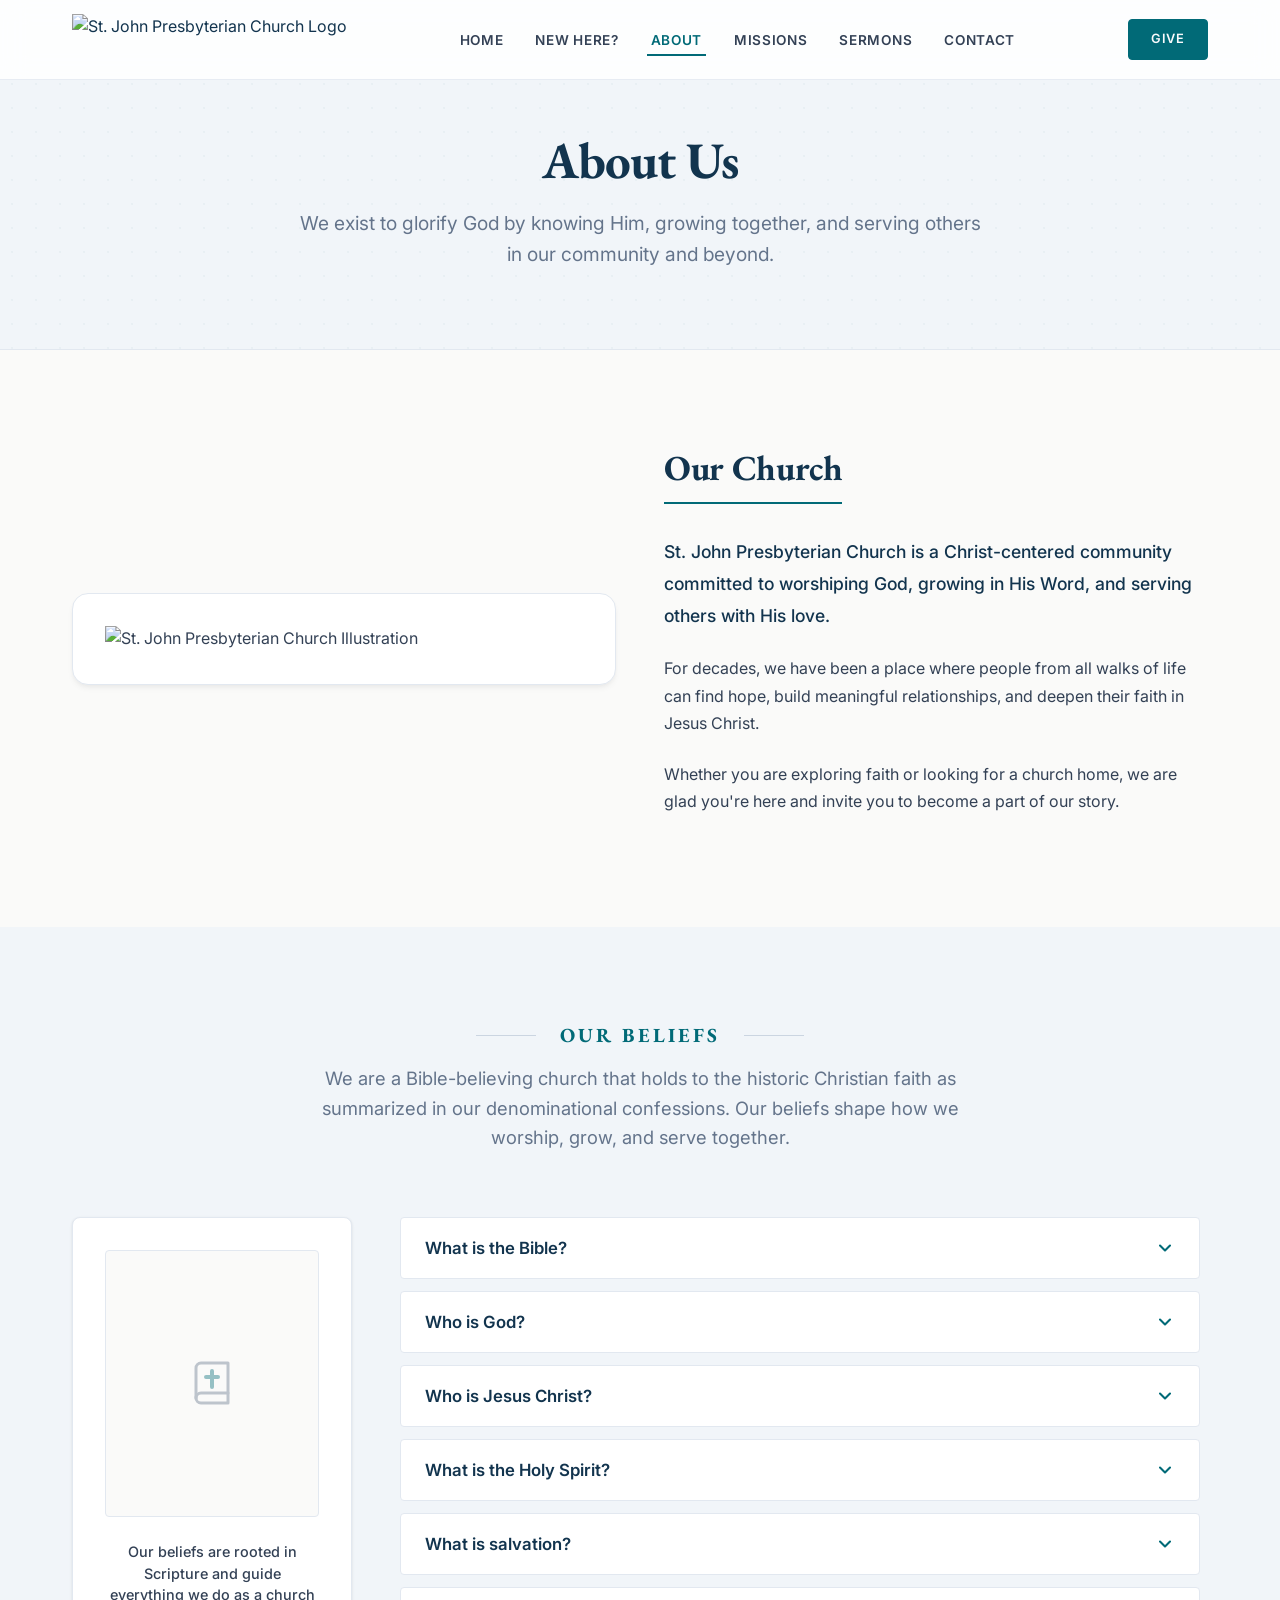
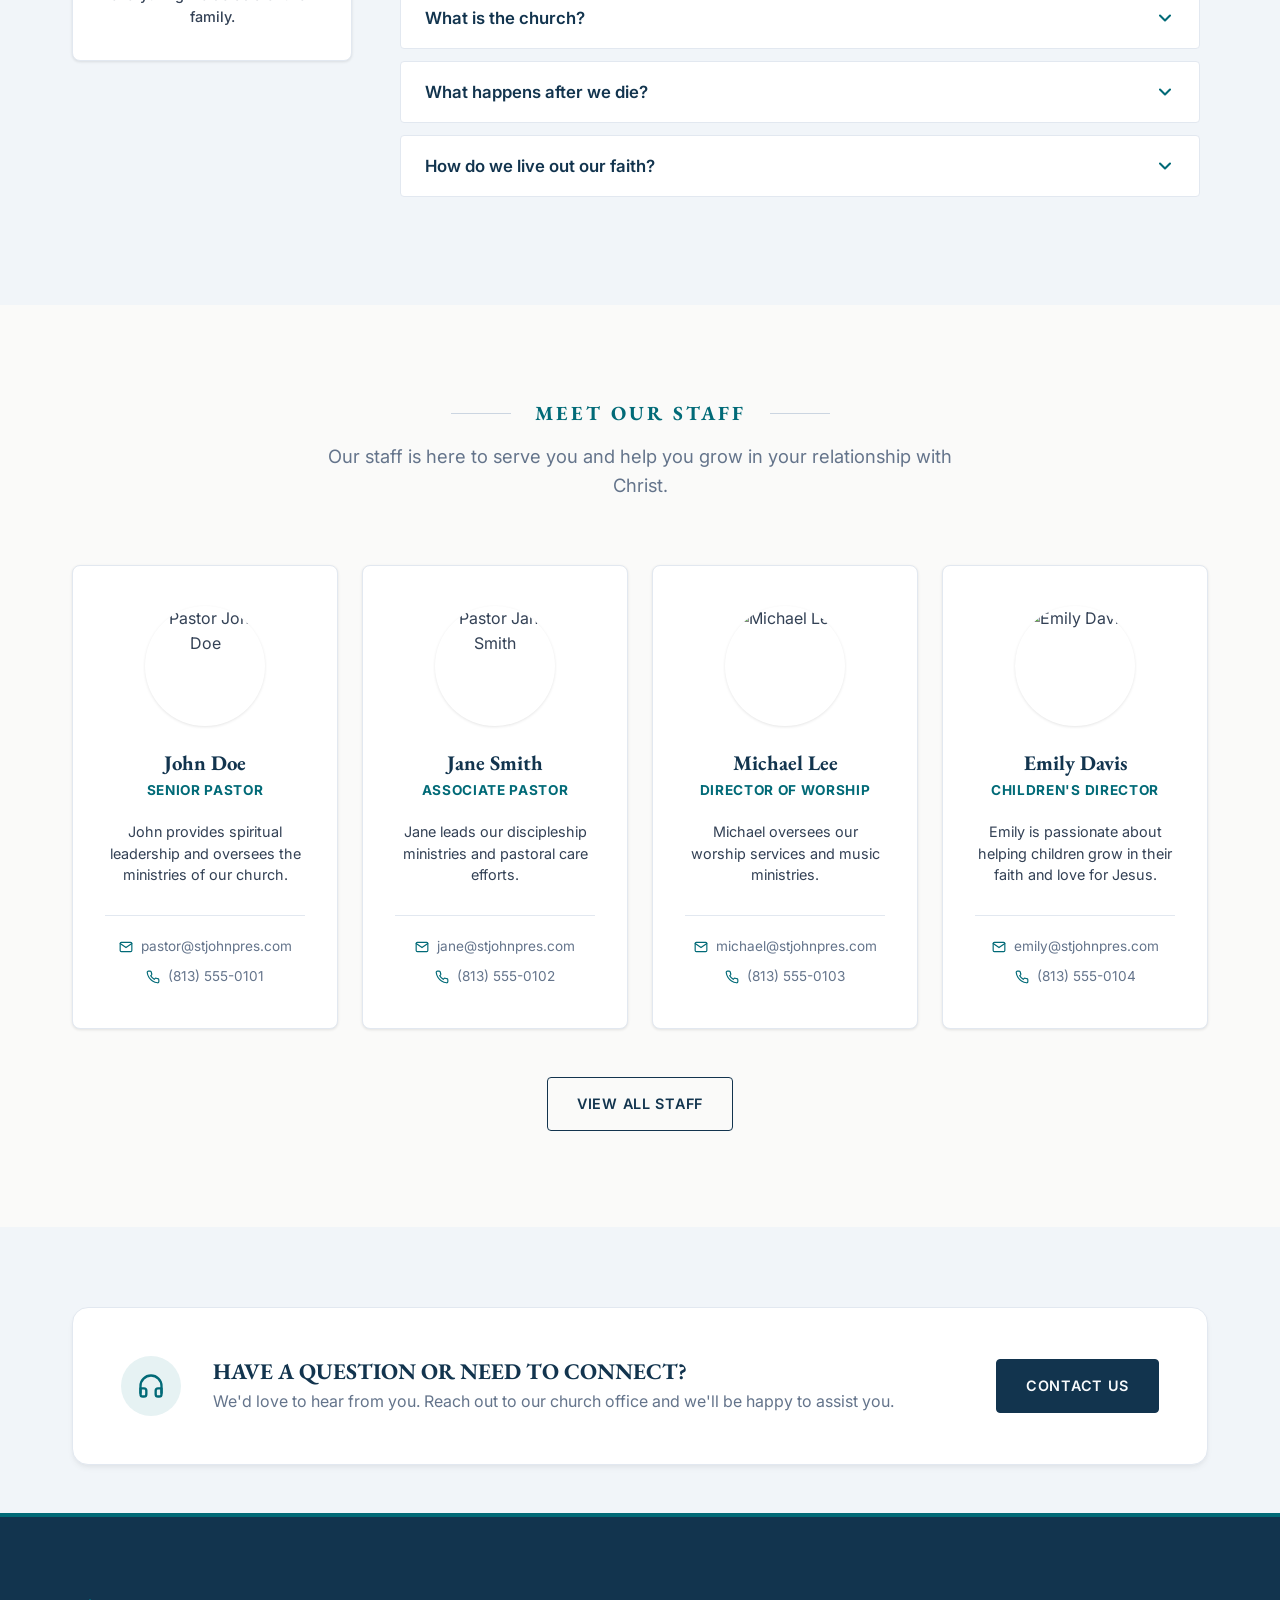
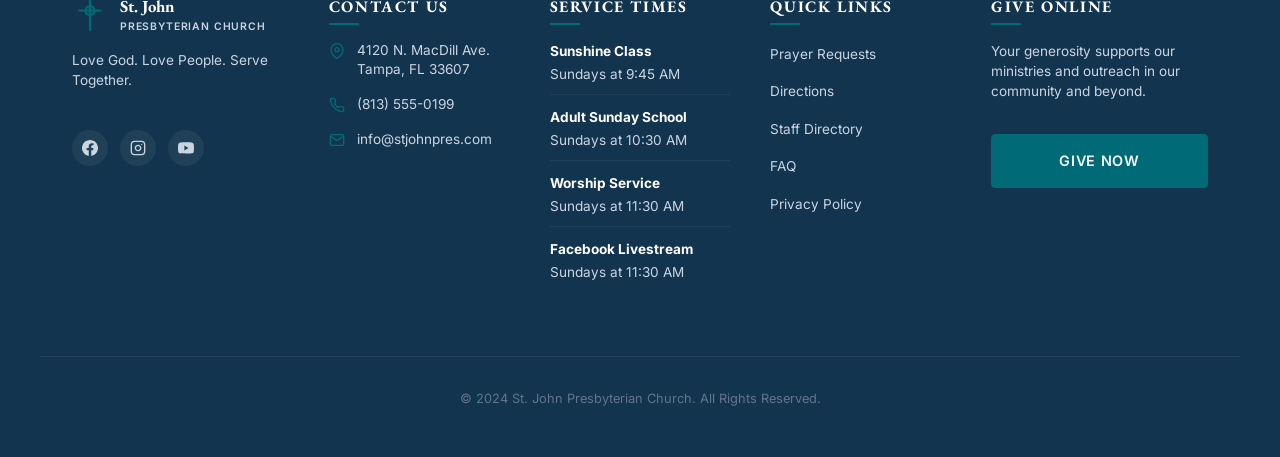
==== about.html @ 729cf743 "Add files via upload" ====
<!DOCTYPE html>
<html lang="en">
<head>
  <meta charset="UTF-8">
  <meta name="viewport" content="width=device-width, initial-scale=1.0">
  <title>About Us - St. John Presbyterian Church</title>
  <meta name="description" content="Learn about the history, beliefs, doctrinal confessions, and meet the staff of St. John Presbyterian Church in Tampa, FL.">
  <link rel="stylesheet" href="style.css">
</head>
<body>

  <!-- --- HEADER & NAVIGATION --- -->
  <header class="header" id="main-header">
    <div class="container header-container">
      <a href="index.html" class="logo" id="header-logo-link">
        <img src="images/logo.png" alt="St. John Presbyterian Church Logo" class="header-logo-img" id="header-logo-img">
      </a>

      <!-- Desktop Navigation Menu -->
      <nav class="nav-menu-wrapper">
        <ul class="nav-menu" id="desktop-nav">
          <li><a href="index.html" class="nav-link">Home</a></li>
          <li><a href="new-here.html" class="nav-link">New Here?</a></li>
          <li><a href="about.html" class="nav-link active">About</a></li>
          <li><a href="missions.html" class="nav-link">Missions</a></li>
          <li><a href="sermons.html" class="nav-link">Sermons</a></li>
          <li><a href="contact.html" class="nav-link">Contact</a></li>
        </ul>
      </nav>

      <div class="header-cta">
        <a href="index.html#give-section" class="btn btn-accent btn-give" id="header-give-btn">Give</a>
        <button class="hamburger" id="menu-toggle" aria-label="Toggle Navigation Menu">
          <span></span>
          <span></span>
          <span></span>
        </button>
      </div>
    </div>
  </header>

  <!-- Mobile Drawer Menu Overlay -->
  <div class="mobile-drawer-overlay" id="menu-overlay"></div>
  
  <!-- Mobile Drawer Menu -->
  <div class="mobile-drawer" id="mobile-menu-drawer">
    <ul class="mobile-nav-list">
      <li><a href="index.html" class="mobile-nav-link">Home</a></li>
      <li><a href="new-here.html" class="mobile-nav-link">New Here?</a></li>
      <li><a href="about.html" class="mobile-nav-link active">About</a></li>
      <li><a href="missions.html" class="mobile-nav-link">Missions</a></li>
      <li><a href="sermons.html" class="mobile-nav-link">Sermons</a></li>
      <li><a href="contact.html" class="mobile-nav-link">Contact</a></li>
    </ul>
    <div style="margin-top: 2rem;">
      <a href="index.html#give-section" class="btn btn-accent" style="width: 100%;" id="mobile-give-btn">Give Now</a>
    </div>
  </div>

  <!-- --- HERO SECTION --- -->
  <section class="hero-subpage fade-in-element visible">
    <div class="container">
      <h1 class="hero-subpage-title">About Us</h1>
      <p class="hero-subpage-subtitle">
        We exist to glorify God by knowing Him, growing together, and serving others in our community and beyond.
      </p>
    </div>
  </section>

  <!-- --- OUR CHURCH SECTION --- -->
  <section class="section fade-in-element">
    <div class="container grid-2">
      <!-- Left side: Image layout -->
      <div style="border: 1px solid var(--color-border); border-radius: var(--radius-lg); overflow: hidden; box-shadow: var(--shadow-md); background-color: #ffffff; padding: 2rem;">
        <img src="images/church_illustration.svg" alt="St. John Presbyterian Church Illustration" style="width: 100%; height: auto; display: block;" />
      </div>
      
      <!-- Right side: Church Text -->
      <div>
        <h2 style="font-size: 2.2rem; margin-bottom: 2rem; border-bottom: 2px solid var(--color-accent); padding-bottom: 0.75rem; display: inline-block;">Our Church</h2>
        <p style="font-size: 1.1rem; line-height: 1.8; margin-bottom: 1.5rem; color: var(--color-primary-dark); font-weight: 500;">
          St. John Presbyterian Church is a Christ-centered community committed to worshiping God, growing in His Word, and serving others with His love.
        </p>
        <p style="font-size: 1rem; line-height: 1.7; margin-bottom: 1.5rem; color: var(--color-text-main);">
          For decades, we have been a place where people from all walks of life can find hope, build meaningful relationships, and deepen their faith in Jesus Christ.
        </p>
        <p style="font-size: 1rem; line-height: 1.7; color: var(--color-text-main);">
          Whether you are exploring faith or looking for a church home, we are glad you're here and invite you to become a part of our story.
        </p>
      </div>
    </div>
  </section>

  <!-- --- OUR BELIEFS SECTION --- -->
  <section class="section section-bg fade-in-element">
    <div class="container">
      <div class="section-title-wrap">
        <div class="section-title-decor">
          <h2>Our Beliefs</h2>
        </div>
        <p class="section-subtitle">
          We are a Bible-believing church that holds to the historic Christian faith as summarized in our denominational confessions. Our beliefs shape how we worship, grow, and serve together.
        </p>
      </div>

      <!-- Left card + Right accordions -->
      <div class="beliefs-layout">
        
        <!-- Left: rooted text -->
        <div class="beliefs-image-card">
          <div class="beliefs-image-placeholder">
            <svg xmlns="http://www.w3.org/2000/svg" viewBox="0 0 24 24" fill="none" stroke="currentColor" stroke-width="1.5" stroke-linecap="round" stroke-linejoin="round">
              <path d="M4 19.5A2.5 2.5 0 0 1 6.5 17H20"></path>
              <path d="M6.5 2H20v20H6.5A2.5 2.5 0 0 1 4 19.5v-15A2.5 2.5 0 0 1 6.5 2z"></path>
              <path d="M 12 6 L 12 14 M 9 9 L 15 9" stroke="var(--color-accent)" stroke-width="2" />
            </svg>
          </div>
          <div class="beliefs-image-text">
            Our beliefs are rooted in Scripture and guide everything we do as a church family.
          </div>
        </div>

        <!-- Right: Accordion of core beliefs -->
        <div class="accordion-group" style="margin: 0; width: 100%;">
          
          <!-- Item 1 -->
          <div class="accordion-item">
            <button class="accordion-header">
              <span>What is the Bible?</span>
              <span class="accordion-icon">
                <svg xmlns="http://www.w3.org/2000/svg" viewBox="0 0 24 24" fill="none" stroke="currentColor" stroke-width="2" stroke-linecap="round" stroke-linejoin="round">
                  <polyline points="6 9 12 15 18 9"></polyline>
                </svg>
              </span>
            </button>
            <div class="accordion-content">
              We believe the Bible is the written Word of God, inspired by the Holy Spirit, and is the infallible and trustworthy authority for faith and life.
            </div>
          </div>

          <!-- Item 2 -->
          <div class="accordion-item">
            <button class="accordion-header">
              <span>Who is God?</span>
              <span class="accordion-icon">
                <svg xmlns="http://www.w3.org/2000/svg" viewBox="0 0 24 24" fill="none" stroke="currentColor" stroke-width="2" stroke-linecap="round" stroke-linejoin="round">
                  <polyline points="6 9 12 15 18 9"></polyline>
                </svg>
              </span>
            </button>
            <div class="accordion-content">
              We believe in one God, eternally existing in three persons: Father, Son, and Holy Spirit, who are co-equal in power and glory.
            </div>
          </div>

          <!-- Item 3 -->
          <div class="accordion-item">
            <button class="accordion-header">
              <span>Who is Jesus Christ?</span>
              <span class="accordion-icon">
                <svg xmlns="http://www.w3.org/2000/svg" viewBox="0 0 24 24" fill="none" stroke="currentColor" stroke-width="2" stroke-linecap="round" stroke-linejoin="round">
                  <polyline points="6 9 12 15 18 9"></polyline>
                </svg>
              </span>
            </button>
            <div class="accordion-content">
              We believe that Jesus Christ is the eternal Son of God, who became man, lived a sinless life, died on the cross to save us from sin, rose bodily from the dead, and will return in glory.
            </div>
          </div>

          <!-- Item 4 -->
          <div class="accordion-item">
            <button class="accordion-header">
              <span>What is the Holy Spirit?</span>
              <span class="accordion-icon">
                <svg xmlns="http://www.w3.org/2000/svg" viewBox="0 0 24 24" fill="none" stroke="currentColor" stroke-width="2" stroke-linecap="round" stroke-linejoin="round">
                  <polyline points="6 9 12 15 18 9"></polyline>
                </svg>
              </span>
            </button>
            <div class="accordion-content">
              We believe the Holy Spirit is present in the world to make people aware of their need for Jesus Christ, to live within every believer from the moment of salvation, and to guide, equip, and empower them for service.
            </div>
          </div>

          <!-- Item 5 -->
          <div class="accordion-item">
            <button class="accordion-header">
              <span>What is salvation?</span>
              <span class="accordion-icon">
                <svg xmlns="http://www.w3.org/2000/svg" viewBox="0 0 24 24" fill="none" stroke="currentColor" stroke-width="2" stroke-linecap="round" stroke-linejoin="round">
                  <polyline points="6 9 12 15 18 9"></polyline>
                </svg>
              </span>
            </button>
            <div class="accordion-content">
              We believe salvation is a free gift from God, received through faith alone in Jesus Christ, whose death and resurrection purchased our forgiveness and reconciliation with God.
            </div>
          </div>

          <!-- Item 6 -->
          <div class="accordion-item">
            <button class="accordion-header">
              <span>What is the church?</span>
              <span class="accordion-icon">
                <svg xmlns="http://www.w3.org/2000/svg" viewBox="0 0 24 24" fill="none" stroke="currentColor" stroke-width="2" stroke-linecap="round" stroke-linejoin="round">
                  <polyline points="6 9 12 15 18 9"></polyline>
                </svg>
              </span>
            </button>
            <div class="accordion-content">
              We believe the church is the spiritual body of Christ, made up of all believers throughout history, called to worship God, grow in faith, and carry out Christ's mission in the world.
            </div>
          </div>

          <!-- Item 7 -->
          <div class="accordion-item">
            <button class="accordion-header">
              <span>What happens after we die?</span>
              <span class="accordion-icon">
                <svg xmlns="http://www.w3.org/2000/svg" viewBox="0 0 24 24" fill="none" stroke="currentColor" stroke-width="2" stroke-linecap="round" stroke-linejoin="round">
                  <polyline points="6 9 12 15 18 9"></polyline>
                </svg>
              </span>
            </button>
            <div class="accordion-content">
              We believe in the bodily resurrection of the dead, the eternal life and joy of believers in the presence of God, and the renewal of all creation.
            </div>
          </div>

          <!-- Item 8 -->
          <div class="accordion-item">
            <button class="accordion-header">
              <span>How do we live out our faith?</span>
              <span class="accordion-icon">
                <svg xmlns="http://www.w3.org/2000/svg" viewBox="0 0 24 24" fill="none" stroke="currentColor" stroke-width="2" stroke-linecap="round" stroke-linejoin="round">
                  <polyline points="6 9 12 15 18 9"></polyline>
                </svg>
              </span>
            </button>
            <div class="accordion-content">
              We live out our faith by loving God with all our heart, soul, mind, and strength, and by loving our neighbors as ourselves through service, compassion, and justice.
            </div>
          </div>

        </div>

      </div>
    </div>
  </section>

  <!-- --- MEET OUR STAFF SECTION --- -->
  <section class="section fade-in-element" id="staff">
    <div class="container">
      <div class="section-title-wrap">
        <div class="section-title-decor">
          <h2>Meet Our Staff</h2>
        </div>
        <p class="section-subtitle">
          Our staff is here to serve you and help you grow in your relationship with Christ.
        </p>
      </div>

      <div class="grid-4">
        
        <!-- Staff 1 -->
        <div class="staff-card">
          <div class="staff-photo-wrap">
            <img src="images/staff_john.svg" alt="Pastor John Doe" />
          </div>
          <h3 class="staff-name">John Doe</h3>
          <div class="staff-role">Senior Pastor</div>
          <p class="staff-bio">
            John provides spiritual leadership and oversees the ministries of our church.
          </p>
          <div class="staff-contact">
            <a href="mailto:pastor@stjohnpres.com" class="staff-contact-link">
              <svg xmlns="http://www.w3.org/2000/svg" viewBox="0 0 24 24" fill="none" stroke="currentColor" stroke-width="2" stroke-linecap="round" stroke-linejoin="round">
                <path d="M4 4h16c1.1 0 2 .9 2 2v12c0 1.1-.9 2-2 2H4c-1.1 0-2-.9-2-2V6c0-1.1.9-2 2-2z"></path>
                <polyline points="22,6 12,13 2,6"></polyline>
              </svg>
              pastor@stjohnpres.com
            </a>
            <a href="tel:8135550101" class="staff-contact-link">
              <svg xmlns="http://www.w3.org/2000/svg" viewBox="0 0 24 24" fill="none" stroke="currentColor" stroke-width="2" stroke-linecap="round" stroke-linejoin="round">
                <path d="M22 16.92v3a2 2 0 0 1-2.18 2 19.79 19.79 0 0 1-8.63-3.07 19.5 19.5 0 0 1-6-6 19.79 19.79 0 0 1-3.07-8.67A2 2 0 0 1 4.11 2h3a2 2 0 0 1 2 1.72 12.84 12.84 0 0 0 .7 2.81 2 2 0 0 1-.45 2.11L8.09 9.91a16 16 0 0 0 6 6l1.27-1.27a2 2 0 0 1 2.11-.45 12.84 12.84 0 0 0 2.81.7A2 2 0 0 1 22 16.92z"></path>
              </svg>
              (813) 555-0101
            </a>
          </div>
        </div>

        <!-- Staff 2 -->
        <div class="staff-card">
          <div class="staff-photo-wrap">
            <img src="images/staff_jane.svg" alt="Pastor Jane Smith" />
          </div>
          <h3 class="staff-name">Jane Smith</h3>
          <div class="staff-role">Associate Pastor</div>
          <p class="staff-bio">
            Jane leads our discipleship ministries and pastoral care efforts.
          </p>
          <div class="staff-contact">
            <a href="mailto:jane@stjohnpres.com" class="staff-contact-link">
              <svg xmlns="http://www.w3.org/2000/svg" viewBox="0 0 24 24" fill="none" stroke="currentColor" stroke-width="2" stroke-linecap="round" stroke-linejoin="round">
                <path d="M4 4h16c1.1 0 2 .9 2 2v12c0 1.1-.9 2-2 2H4c-1.1 0-2-.9-2-2V6c0-1.1.9-2 2-2z"></path>
                <polyline points="22,6 12,13 2,6"></polyline>
              </svg>
              jane@stjohnpres.com
            </a>
            <a href="tel:8135550102" class="staff-contact-link">
              <svg xmlns="http://www.w3.org/2000/svg" viewBox="0 0 24 24" fill="none" stroke="currentColor" stroke-width="2" stroke-linecap="round" stroke-linejoin="round">
                <path d="M22 16.92v3a2 2 0 0 1-2.18 2 19.79 19.79 0 0 1-8.63-3.07 19.5 19.5 0 0 1-6-6 19.79 19.79 0 0 1-3.07-8.67A2 2 0 0 1 4.11 2h3a2 2 0 0 1 2 1.72 12.84 12.84 0 0 0 .7 2.81 2 2 0 0 1-.45 2.11L8.09 9.91a16 16 0 0 0 6 6l1.27-1.27a2 2 0 0 1 2.11-.45 12.84 12.84 0 0 0 2.81.7A2 2 0 0 1 22 16.92z"></path>
              </svg>
              (813) 555-0102
            </a>
          </div>
        </div>

        <!-- Staff 3 -->
        <div class="staff-card">
          <div class="staff-photo-wrap">
            <img src="images/staff_michael.svg" alt="Michael Lee" />
          </div>
          <h3 class="staff-name">Michael Lee</h3>
          <div class="staff-role">Director of Worship</div>
          <p class="staff-bio">
            Michael oversees our worship services and music ministries.
          </p>
          <div class="staff-contact">
            <a href="mailto:michael@stjohnpres.com" class="staff-contact-link">
              <svg xmlns="http://www.w3.org/2000/svg" viewBox="0 0 24 24" fill="none" stroke="currentColor" stroke-width="2" stroke-linecap="round" stroke-linejoin="round">
                <path d="M4 4h16c1.1 0 2 .9 2 2v12c0 1.1-.9 2-2 2H4c-1.1 0-2-.9-2-2V6c0-1.1.9-2 2-2z"></path>
                <polyline points="22,6 12,13 2,6"></polyline>
              </svg>
              michael@stjohnpres.com
            </a>
            <a href="tel:8135550103" class="staff-contact-link">
              <svg xmlns="http://www.w3.org/2000/svg" viewBox="0 0 24 24" fill="none" stroke="currentColor" stroke-width="2" stroke-linecap="round" stroke-linejoin="round">
                <path d="M22 16.92v3a2 2 0 0 1-2.18 2 19.79 19.79 0 0 1-8.63-3.07 19.5 19.5 0 0 1-6-6 19.79 19.79 0 0 1-3.07-8.67A2 2 0 0 1 4.11 2h3a2 2 0 0 1 2 1.72 12.84 12.84 0 0 0 .7 2.81 2 2 0 0 1-.45 2.11L8.09 9.91a16 16 0 0 0 6 6l1.27-1.27a2 2 0 0 1 2.11-.45 12.84 12.84 0 0 0 2.81.7A2 2 0 0 1 22 16.92z"></path>
              </svg>
              (813) 555-0103
            </a>
          </div>
        </div>

        <!-- Staff 4 -->
        <div class="staff-card">
          <div class="staff-photo-wrap">
            <img src="images/staff_emily.svg" alt="Emily Davis" />
          </div>
          <h3 class="staff-name">Emily Davis</h3>
          <div class="staff-role">Children's Director</div>
          <p class="staff-bio">
            Emily is passionate about helping children grow in their faith and love for Jesus.
          </p>
          <div class="staff-contact">
            <a href="mailto:emily@stjohnpres.com" class="staff-contact-link">
              <svg xmlns="http://www.w3.org/2000/svg" viewBox="0 0 24 24" fill="none" stroke="currentColor" stroke-width="2" stroke-linecap="round" stroke-linejoin="round">
                <path d="M4 4h16c1.1 0 2 .9 2 2v12c0 1.1-.9 2-2 2H4c-1.1 0-2-.9-2-2V6c0-1.1.9-2 2-2z"></path>
                <polyline points="22,6 12,13 2,6"></polyline>
              </svg>
              emily@stjohnpres.com
            </a>
            <a href="tel:8135550104" class="staff-contact-link">
              <svg xmlns="http://www.w3.org/2000/svg" viewBox="0 0 24 24" fill="none" stroke="currentColor" stroke-width="2" stroke-linecap="round" stroke-linejoin="round">
                <path d="M22 16.92v3a2 2 0 0 1-2.18 2 19.79 19.79 0 0 1-8.63-3.07 19.5 19.5 0 0 1-6-6 19.79 19.79 0 0 1-3.07-8.67A2 2 0 0 1 4.11 2h3a2 2 0 0 1 2 1.72 12.84 12.84 0 0 0 .7 2.81 2 2 0 0 1-.45 2.11L8.09 9.91a16 16 0 0 0 6 6l1.27-1.27a2 2 0 0 1 2.11-.45 12.84 12.84 0 0 0 2.81.7A2 2 0 0 1 22 16.92z"></path>
              </svg>
              (813) 555-0104
            </a>
          </div>
        </div>

      </div>

      <div class="staff-footer-btn">
        <a href="javascript:void(0)" onclick="showToast('Staff Directory', 'Direct office list loading...')" class="btn btn-outline">View All Staff</a>
      </div>
    </div>
  </section>

  <!-- --- HAVE A QUESTION BANNER --- -->
  <section class="section section-bg fade-in-element" style="padding: 3rem 0;">
    <div class="container">
      <div class="banner-block">
        <div class="banner-block-inner" style="gap:2rem;">
          <div class="banner-block-icon flex-center">
            <svg xmlns="http://www.w3.org/2000/svg" viewBox="0 0 24 24" fill="none" stroke="currentColor" stroke-width="2" stroke-linecap="round" stroke-linejoin="round">
              <path d="M3 18v-6a9 9 0 0 1 18 0v6"></path>
              <path d="M21 19a2 2 0 0 1-2 2h-1a2 2 0 0 1-2-2v-3a2 2 0 0 1 2-2h3zM3 19a2 2 0 0 0 2 2h1a2 2 0 0 0 2-2v-3a2 2 0 0 0-2-2H3z"></path>
            </svg>
          </div>
          <div style="flex-grow:1; text-align:left;" class="banner-block-text">
            <h3 style="font-size: 1.4rem; margin-bottom:0.25rem;">HAVE A QUESTION OR NEED TO CONNECT?</h3>
            <p style="font-size: 1rem; color: var(--color-text-muted);">We'd love to hear from you. Reach out to our church office and we'll be happy to assist you.</p>
          </div>
          <a href="contact.html#contact-anchor" class="btn btn-filled" style="flex-shrink:0;">Contact Us</a>
        </div>
      </div>
    </div>
  </section>

  <!-- --- FOOTER --- -->
  <footer class="footer" id="give-section">
    <div class="container footer-grid">
      
      <!-- Column 1: Logo & Info -->
      <div class="footer-col-logo">
        <div class="footer-logo-wrap">
          <svg xmlns="http://www.w3.org/2000/svg" viewBox="0 0 24 24" fill="none" stroke="currentColor" stroke-width="1.5" stroke-linecap="round" stroke-linejoin="round">
            <path d="M 12 2 L 12 22 M 5 9 L 19 9" />
            <circle cx="12" cy="9" r="3" />
          </svg>
          <div class="footer-logo-title">St. John<br><span style="font-family:var(--font-sans); font-size: 0.65rem; font-weight: 600; text-transform: uppercase; letter-spacing: 0.08em; color: var(--color-border-dark);">Presbyterian Church</span></div>
        </div>
        <p class="footer-desc">
          Love God. Love People. Serve Together.
        </p>
        <div class="footer-social-icons">
          <a href="https://facebook.com" class="footer-social-link" aria-label="Facebook">
            <svg xmlns="http://www.w3.org/2000/svg" viewBox="0 0 24 24" fill="currentColor">
              <path d="M24 12.073c0-6.627-5.373-12-12-12s-12 5.373-12 12c0 5.99 4.388 10.954 10.125 11.854v-8.385H7.078v-3.47h3.047V9.43c0-3.007 1.792-4.669 4.533-4.669 1.312 0 2.686.235 2.686.235v2.953H15.83c-1.491 0-1.956.925-1.956 1.874v2.25h3.328l-.532 3.47h-2.796v8.385C19.612 23.027 24 18.062 24 12.073z"/>
            </svg>
          </a>
          <a href="https://instagram.com" class="footer-social-link" aria-label="Instagram">
            <svg xmlns="http://www.w3.org/2000/svg" viewBox="0 0 24 24" fill="none" stroke="currentColor" stroke-width="2" stroke-linecap="round" stroke-linejoin="round">
              <rect x="2" y="2" width="20" height="20" rx="5" ry="5"></rect>
              <path d="M16 11.37A4 4 0 1 1 12.63 8 4 4 0 0 1 16 11.37z"></path>
              <line x1="17.5" y1="6.5" x2="17.51" y2="6.5"></line>
            </svg>
          </a>
          <a href="https://youtube.com" class="footer-social-link" aria-label="YouTube">
            <svg xmlns="http://www.w3.org/2000/svg" viewBox="0 0 24 24" fill="currentColor">
              <path d="M23.498 6.163a3.003 3.003 0 0 0-2.11-2.11C19.517 3.545 12 3.545 12 3.545s-7.517 0-9.388.508a3.003 3.003 0 0 0-2.11 2.11C0 8.033 0 12 0 12s0 3.967.502 5.837a3.003 3.003 0 0 0 2.11 2.11c1.871.508 9.388.508 9.388.508s7.517 0 9.388-.508a3.002 3.002 0 0 0 2.11-2.11C24 15.967 24 12 24 12s0-3.967-.502-5.837zM9.545 15.568V8.432L15.818 12l-6.273 3.568z"/>
            </svg>
          </a>
        </div>
      </div>

      <!-- Column 2: Contact Info -->
      <div class="footer-col-info">
        <h4 class="footer-col-title">Contact Us</h4>
        <button class="footer-accordion-header">
          <span>Contact Us</span>
          <svg xmlns="http://www.w3.org/2000/svg" viewBox="0 0 24 24" fill="none" stroke="currentColor" stroke-width="2.5" stroke-linecap="round" stroke-linejoin="round">
            <polyline points="9 18 15 12 9 6"></polyline>
          </svg>
        </button>
        <div class="footer-accordion-content">
          <ul class="footer-info-list">
            <li class="footer-info-item">
              <svg xmlns="http://www.w3.org/2000/svg" viewBox="0 0 24 24" fill="none" stroke="currentColor" stroke-width="2" stroke-linecap="round" stroke-linejoin="round">
                <path d="M21 10c0 7-9 13-9 13s-9-6-9-13a9 9 0 0 1 18 0z"></path>
                <circle cx="12" cy="10" r="3"></circle>
              </svg>
              <span>4120 N. MacDill Ave.<br>Tampa, FL 33607</span>
            </li>
            <li class="footer-info-item">
              <svg xmlns="http://www.w3.org/2000/svg" viewBox="0 0 24 24" fill="none" stroke="currentColor" stroke-width="2" stroke-linecap="round" stroke-linejoin="round">
                <path d="M22 16.92v3a2 2 0 0 1-2.18 2 19.79 19.79 0 0 1-8.63-3.07 19.5 19.5 0 0 1-6-6 19.79 19.79 0 0 1-3.07-8.67A2 2 0 0 1 4.11 2h3a2 2 0 0 1 2 1.72 12.84 12.84 0 0 0 .7 2.81 2 2 0 0 1-.45 2.11L8.09 9.91a16 16 0 0 0 6 6l1.27-1.27a2 2 0 0 1 2.11-.45 12.84 12.84 0 0 0 2.81.7A2 2 0 0 1 22 16.92z"></path>
              </svg>
              <span>(813) 555-0199</span>
            </li>
            <li class="footer-info-item">
              <svg xmlns="http://www.w3.org/2000/svg" viewBox="0 0 24 24" fill="none" stroke="currentColor" stroke-width="2" stroke-linecap="round" stroke-linejoin="round">
                <path d="M4 4h16c1.1 0 2 .9 2 2v12c0 1.1-.9 2-2 2H4c-1.1 0-2-.9-2-2V6c0-1.1.9-2 2-2z"></path>
                <polyline points="22,6 12,13 2,6"></polyline>
              </svg>
              <span><a href="mailto:info@stjohnpres.com">info@stjohnpres.com</a></span>
            </li>
          </ul>
        </div>
      </div>

      <!-- Column 3: Service Times -->
      <div class="footer-col-times">
        <h4 class="footer-col-title">Service Times</h4>
        <button class="footer-accordion-header">
          <span>Service Times</span>
          <svg xmlns="http://www.w3.org/2000/svg" viewBox="0 0 24 24" fill="none" stroke="currentColor" stroke-width="2.5" stroke-linecap="round" stroke-linejoin="round">
            <polyline points="9 18 15 12 9 6"></polyline>
          </svg>
        </button>
        <div class="footer-accordion-content">
          <div class="footer-service-times">
            <div class="footer-time-row">
              <span class="footer-time-label">Sunshine Class</span>
              <span class="footer-time-value">Sundays at 9:45 AM</span>
            </div>
            <div class="footer-time-row">
              <span class="footer-time-label">Adult Sunday School</span>
              <span class="footer-time-value">Sundays at 10:30 AM</span>
            </div>
            <div class="footer-time-row">
              <span class="footer-time-label">Worship Service</span>
              <span class="footer-time-value">Sundays at 11:30 AM</span>
            </div>
            <div class="footer-time-row" style="border:none;">
              <span class="footer-time-label">Facebook Livestream</span>
              <span class="footer-time-value">Sundays at 11:30 AM</span>
            </div>
          </div>
        </div>
      </div>

      <!-- Column 4: Quick Links -->
      <div class="footer-col-nav">
        <h4 class="footer-col-title">Quick Links</h4>
        <button class="footer-accordion-header">
          <span>Quick Links</span>
          <svg xmlns="http://www.w3.org/2000/svg" viewBox="0 0 24 24" fill="none" stroke="currentColor" stroke-width="2.5" stroke-linecap="round" stroke-linejoin="round">
            <polyline points="9 18 15 12 9 6"></polyline>
          </svg>
        </button>
        <div class="footer-accordion-content">
          <ul class="footer-nav-list">
            <li><a href="#" class="footer-nav-link" data-open-modal="prayer">Prayer Requests</a></li>
            <li><a href="contact.html#directions" class="footer-nav-link">Directions</a></li>
            <li><a href="about.html#staff" class="footer-nav-link">Staff Directory</a></li>
            <li><a href="new-here.html#faq" class="footer-nav-link">FAQ</a></li>
            <li><a href="#" class="footer-nav-link">Privacy Policy</a></li>
          </ul>
        </div>
      </div>

      <!-- Column 5: Give Block -->
      <div class="footer-col-give">
        <h4 class="footer-col-title">Give Online</h4>
        <button class="footer-accordion-header">
          <span>Give Online</span>
          <svg xmlns="http://www.w3.org/2000/svg" viewBox="0 0 24 24" fill="none" stroke="currentColor" stroke-width="2.5" stroke-linecap="round" stroke-linejoin="round">
            <polyline points="9 18 15 12 9 6"></polyline>
          </svg>
        </button>
        <div class="footer-accordion-content">
          <div class="footer-give-block">
            <p class="footer-give-text">
              Your generosity supports our ministries and outreach in our community and beyond.
            </p>
            <a href="javascript:void(0)" onclick="showToast('Online Giving', 'Thank you for your support! Secure giving portal is loading...')" class="btn btn-accent" style="text-align: center;">Give Now</a>
          </div>
        </div>
      </div>

    </div>

    <div class="container footer-bottom">
      <p>&copy; 2024 St. John Presbyterian Church. All Rights Reserved.</p>
    </div>
  </footer>

  <!-- --- PRAYER REQUEST MODAL --- -->
  <div class="modal-overlay" id="prayer-modal">
    <div class="modal-container">
      <div class="modal-header">
        <h3 class="modal-title">Submit a Prayer Request</h3>
        <button class="modal-close" aria-label="Close Modal">
          <svg xmlns="http://www.w3.org/2000/svg" viewBox="0 0 24 24" fill="none" stroke="currentColor" stroke-width="2" stroke-linecap="round" stroke-linejoin="round">
            <line x1="18" y1="6" x2="6" y2="18"></line>
            <line x1="6" y1="6" x2="18" y2="18"></line>
          </svg>
        </button>
      </div>
      <div class="modal-body">
        <form id="prayer-request-form">
          <div class="form-group">
            <label for="prayer-name" class="form-label">Your Name (Optional)</label>
            <input type="text" id="prayer-name" class="form-input" placeholder="e.g. Jane Doe">
          </div>
          <div class="form-group">
            <label for="prayer-email" class="form-label">Email Address (Optional)</label>
            <input type="email" id="prayer-email" class="form-input" placeholder="e.g. jane@example.com">
          </div>
          <div class="form-group">
            <label for="prayer-content" class="form-label">Your Prayer Request</label>
            <textarea id="prayer-content" class="form-textarea" required placeholder="How can we pray for you?"></textarea>
          </div>
          <div class="form-group">
            <label class="form-checkbox-label">
              <input type="checkbox" id="prayer-anonymous">
              <span>Keep this request anonymous / pastoral staff only</span>
            </label>
          </div>
          <div class="form-btn-row">
            <button type="submit" class="btn btn-accent">Submit Request</button>
          </div>
        </form>
      </div>
    </div>
  </div>

  <script src="script.js"></script>
</body>
</html>
---- style.css ----
/* 
 * St. John Presbyterian Church - Main CSS Stylesheet
 * Contains design system, layout grid, typography, custom components and animations.
 */

@import url('https://fonts.googleapis.com/css2?family=EB+Garamond:ital,wght@0,400..800;1,400..800&family=Inter:wght@300;400;500;600;700&display=swap');

/* --- Design System & CSS Variables --- */
:root {
  --font-serif: 'EB Garamond', Georgia, 'Times New Roman', serif;
  --font-sans: 'Inter', -apple-system, BlinkMacSystemFont, "Segoe UI", Roboto, Helvetica, Arial, sans-serif;
  
  /* Color Palette */
  --color-primary-dark: #12344E;   /* Brand Navy Blue */
  --color-primary: #1c4566;        /* Cohesive Dark Slate/Navy Blue */
  --color-accent: #016A77;         /* Brand Teal */
  --color-accent-hover: #015661;   /* Darker Teal */
  --color-accent-light: #e6f2f3;   /* Light Ice Teal */
  --color-bg-light: #fafaf9;       /* Stone 50 (Warm Off-white) */
  --color-bg-card: #ffffff;
  --color-text-main: #334155;      /* Slate 700 */
  --color-text-muted: #64748b;    /* Slate 500 */
  --color-text-light: #f8fafc;     /* Slate 50 */
  --color-border: #e2e8f0;         /* Slate 200 */
  --color-border-dark: #cbd5e1;    /* Slate 300 */
  
  /* Layout & Sizing */
  --max-width: 1200px;
  --header-height: 80px;
  --radius-sm: 4px;
  --radius-md: 8px;
  --radius-lg: 16px;
  --transition-fast: 0.2s ease;
  --transition-normal: 0.3s cubic-bezier(0.4, 0, 0.2, 1);
  --shadow-sm: 0 1px 3px rgba(0, 0, 0, 0.1);
  --shadow-md: 0 4px 6px -1px rgba(0, 0, 0, 0.05), 0 2px 4px -1px rgba(0, 0, 0, 0.03);
  --shadow-lg: 0 10px 15px -3px rgba(0, 0, 0, 0.05), 0 4px 6px -2px rgba(0, 0, 0, 0.03);
}

/* --- Base Styles --- */
*, *::before, *::after {
  box-sizing: border-box;
  margin: 0;
  padding: 0;
}

html {
  scroll-behavior: smooth;
  -webkit-font-smoothing: antialiased;
  -moz-osx-font-smoothing: grayscale;
}

body {
  font-family: var(--font-sans);
  font-size: 16px;
  line-height: 1.6;
  color: var(--color-text-main);
  background-color: var(--color-bg-light);
  overflow-x: hidden;
}

/* --- Typography --- */
h1, h2, h3, h4, h5, h6 {
  font-family: var(--font-serif);
  color: var(--color-primary-dark);
  font-weight: 700;
  line-height: 1.25;
}

h1 {
  font-size: clamp(2.2rem, 5vw, 3.5rem);
  letter-spacing: -0.02em;
}

h2 {
  font-size: clamp(1.8rem, 4vw, 2.5rem);
  letter-spacing: -0.01em;
  position: relative;
  margin-bottom: 1.5rem;
}

h3 {
  font-size: clamp(1.3rem, 2.5vw, 1.75rem);
  margin-bottom: 0.75rem;
}

p {
  margin-bottom: 1rem;
}

a {
  color: inherit;
  text-decoration: none;
  transition: var(--transition-fast);
}

/* --- Layout Utility Classes --- */
.container {
  width: 100%;
  max-width: var(--max-width);
  margin: 0 auto;
  padding: 0 2rem;
}

.section {
  padding: 6rem 0;
}

.section-bg {
  background-color: #f1f5f9; /* Slate 100 for section contrast */
}

.grid-2 {
  display: grid;
  grid-template-columns: repeat(2, 1fr);
  gap: 3rem;
  align-items: center;
}

.grid-3 {
  display: grid;
  grid-template-columns: repeat(3, 1fr);
  gap: 2rem;
}

.grid-4 {
  display: grid;
  grid-template-columns: repeat(4, 1fr);
  gap: 1.5rem;
}

.flex-center {
  display: flex;
  justify-content: center;
  align-items: center;
}

.text-center {
  text-align: center;
}

.text-muted {
  color: var(--color-text-muted);
}

.mb-4 { margin-bottom: 1rem; }
.mb-8 { margin-bottom: 2rem; }
.mb-12 { margin-bottom: 3rem; }

/* --- Decorative Section Divider (Centered Title Line) --- */
.section-title-wrap {
  text-align: center;
  margin-bottom: 4rem;
  max-width: 800px;
  margin-left: auto;
  margin-right: auto;
}

.section-title-decor {
  display: flex;
  align-items: center;
  justify-content: center;
  gap: 1.5rem;
  margin-bottom: 1rem;
}

.section-title-decor::before,
.section-title-decor::after {
  content: "";
  height: 1px;
  width: 60px;
  background-color: var(--color-border-dark);
}

.section-title-decor h2 {
  margin-bottom: 0;
  text-transform: uppercase;
  font-size: 1.25rem;
  letter-spacing: 0.15em;
  color: var(--color-accent);
}

.section-subtitle {
  font-size: 1.15rem;
  color: var(--color-text-muted);
  max-width: 650px;
  margin: 0 auto;
}

/* --- Buttons --- */
.btn {
  display: inline-flex;
  align-items: center;
  justify-content: center;
  gap: 0.75rem;
  font-family: var(--font-sans);
  font-weight: 600;
  font-size: 0.9rem;
  text-transform: uppercase;
  letter-spacing: 0.05em;
  padding: 0.9rem 1.8rem;
  border-radius: var(--radius-sm);
  transition: var(--transition-normal);
  cursor: pointer;
}

.btn-filled {
  background-color: var(--color-primary-dark);
  color: var(--color-text-light);
  border: 1px solid var(--color-primary-dark);
}

.btn-filled:hover {
  background-color: var(--color-accent);
  border-color: var(--color-accent);
  box-shadow: 0 4px 12px rgba(1, 106, 119, 0.2);
  transform: translateY(-2px);
}

.btn-outline {
  background-color: transparent;
  color: var(--color-primary-dark);
  border: 1.5px solid var(--color-primary-dark);
}

.btn-outline:hover {
  background-color: rgba(15, 23, 42, 0.05);
  transform: translateY(-2px);
}

.btn-accent {
  background-color: var(--color-accent);
  color: var(--color-text-light);
  border: 1px solid var(--color-accent);
}

.btn-accent:hover {
  background-color: var(--color-accent-hover);
  border-color: var(--color-accent-hover);
  box-shadow: 0 4px 12px rgba(1, 86, 97, 0.2);
  transform: translateY(-2px);
}

.btn-accent-outline {
  background-color: transparent;
  color: var(--color-accent);
  border: 1.5px solid var(--color-accent);
}

.btn-accent-outline:hover {
  background-color: var(--color-accent-light);
  transform: translateY(-2px);
}

/* SVG icon styling within buttons */
.btn svg {
  width: 16px;
  height: 16px;
  transition: transform var(--transition-fast);
}

.btn:hover svg {
  transform: translateX(2px);
}

/* --- Header / Navigation --- */
.header {
  position: fixed;
  top: 0;
  left: 0;
  width: 100%;
  height: var(--header-height);
  z-index: 1000;
  background-color: rgba(255, 255, 255, 0.85);
  backdrop-filter: blur(12px);
  -webkit-backdrop-filter: blur(12px);
  border-bottom: 1px solid rgba(226, 232, 240, 0.8);
  transition: var(--transition-normal);
}

.header.scrolled {
  background-color: #ffffff;
  height: 70px;
  box-shadow: var(--shadow-sm);
}

.header-container {
  display: flex;
  justify-content: space-between;
  align-items: center;
  height: 100%;
}

.logo {
  display: flex;
  align-items: center;
  gap: 0.75rem;
  color: var(--color-primary-dark);
}

.logo img {
  height: 52px;
  width: auto;
  display: block;
}

.logo svg {
  width: 40px;
  height: 40px;
  color: var(--color-accent);
}

.logo-text {
  display: flex;
  flex-direction: column;
}

.logo-title {
  font-family: var(--font-serif);
  font-weight: 700;
  font-size: 1.15rem;
  line-height: 1.1;
  letter-spacing: 0.02em;
}

.logo-subtitle {
  font-family: var(--font-sans);
  font-size: 0.7rem;
  font-weight: 600;
  color: var(--color-text-muted);
  letter-spacing: 0.1em;
  text-transform: uppercase;
}

.nav-menu {
  display: flex;
  align-items: center;
  gap: 1.5rem;
  list-style: none;
}

.nav-link {
  font-size: 0.85rem;
  font-weight: 600;
  text-transform: uppercase;
  letter-spacing: 0.05em;
  color: var(--color-text-main);
  padding: 0.5rem 0.25rem;
  position: relative;
}

.nav-link::after {
  content: "";
  position: absolute;
  bottom: 0;
  left: 0;
  width: 0;
  height: 2px;
  background-color: var(--color-accent);
  transition: var(--transition-normal);
}

.nav-link:hover, .nav-link.active {
  color: var(--color-accent);
}

.nav-link:hover::after, .nav-link.active::after {
  width: 100%;
}

.header-cta {
  display: flex;
  align-items: center;
  gap: 1rem;
}

.btn-give {
  padding: 0.6rem 1.4rem;
  font-size: 0.8rem;
}

/* Hamburger menu button for mobile */
.hamburger {
  display: none;
  background: none;
  border: none;
  cursor: pointer;
  padding: 0.5rem;
  z-index: 1100;
}

.hamburger span {
  display: block;
  width: 24px;
  height: 2px;
  background-color: var(--color-primary-dark);
  margin: 5px 0;
  transition: var(--transition-normal);
}

/* Mobile Menu Drawer */
.mobile-drawer {
  position: fixed;
  top: 0;
  right: -100%;
  width: 300px;
  height: 100vh;
  background-color: #ffffff;
  z-index: 1050;
  box-shadow: -5px 0 25px rgba(0, 0, 0, 0.1);
  padding: 6rem 2rem 2rem 2rem;
  display: flex;
  flex-direction: column;
  gap: 2rem;
  transition: var(--transition-normal);
}

.mobile-drawer.open {
  right: 0;
}

.mobile-nav-list {
  display: flex;
  flex-direction: column;
  gap: 1.5rem;
  list-style: none;
}

.mobile-nav-link {
  font-family: var(--font-serif);
  font-size: 1.25rem;
  font-weight: 600;
  color: var(--color-primary-dark);
  display: block;
  padding: 0.5rem 0;
}

.mobile-nav-link:hover, .mobile-nav-link.active {
  color: var(--color-accent);
  padding-left: 0.5rem;
}

.mobile-drawer-overlay {
  position: fixed;
  top: 0;
  left: 0;
  width: 100vw;
  height: 100vh;
  background-color: rgba(15, 23, 42, 0.4);
  backdrop-filter: blur(4px);
  z-index: 1040;
  opacity: 0;
  pointer-events: none;
  transition: opacity var(--transition-normal);
}

.mobile-drawer-overlay.visible {
  opacity: 1;
  pointer-events: auto;
}

/* Hamburger active transform */
.hamburger.active span:nth-child(1) {
  transform: translateY(7px) rotate(45deg);
}
.hamburger.active span:nth-child(2) {
  opacity: 0;
}
.hamburger.active span:nth-child(3) {
  transform: translateY(-7px) rotate(-45deg);
}

/* --- Hero Sections --- */
.hero-home {
  position: relative;
  min-height: calc(100vh - 20px);
  padding-top: calc(var(--header-height) + 2rem);
  background-color: #f8fafc;
  display: flex;
  align-items: center;
  overflow: hidden;
}

.hero-home::before {
  content: "";
  position: absolute;
  bottom: 0;
  left: 0;
  width: 100%;
  height: 120px;
  background: linear-gradient(to top, var(--color-bg-light), transparent);
  z-index: 2;
}

.hero-content {
  position: relative;
  z-index: 5;
  max-width: 550px;
}

.hero-title {
  font-size: clamp(2.4rem, 6vw, 3.8rem);
  line-height: 1.15;
  margin-bottom: 1.5rem;
  font-weight: 700;
  color: var(--color-primary-dark);
}

.hero-title span {
  display: block;
}

.hero-subtitle {
  font-size: 1.2rem;
  color: var(--color-text-main);
  margin-bottom: 2.5rem;
  font-weight: 400;
  line-height: 1.7;
}

.hero-buttons {
  display: flex;
  gap: 1rem;
}

.hero-illustration-wrap {
  position: absolute;
  top: 50%;
  right: -5%;
  transform: translateY(-40%);
  width: 55%;
  max-width: 700px;
  z-index: 1;
  opacity: 0.95;
  pointer-events: none;
}

/* Hero for subpages */
.hero-subpage {
  position: relative;
  padding: 8rem 0 5rem 0;
  background-color: #f1f5f9;
  text-align: center;
  overflow: hidden;
  border-bottom: 1px solid var(--color-border);
}

.hero-subpage::after {
  content: "";
  position: absolute;
  bottom: 0;
  left: 0;
  width: 100%;
  height: 100%;
  background-image: radial-gradient(rgba(1, 106, 119, 0.04) 1px, transparent 1px);
  background-size: 24px 24px;
  top: 0;
  z-index: 1;
}

.hero-subpage .container {
  position: relative;
  z-index: 5;
}

.hero-subpage-title {
  font-size: clamp(2.2rem, 5vw, 3.2rem);
  margin-bottom: 1rem;
  color: var(--color-primary-dark);
}

.hero-subpage-subtitle {
  font-size: 1.2rem;
  color: var(--color-text-muted);
  max-width: 700px;
  margin: 0 auto;
  line-height: 1.6;
}

/* Hero Section Category Badges for Missions */
.hero-badge-strip {
  display: flex;
  justify-content: center;
  align-items: center;
  flex-wrap: wrap;
  gap: 2rem;
  margin-top: 3rem;
  position: relative;
  z-index: 10;
}

.hero-badge-item {
  display: flex;
  align-items: center;
  gap: 0.75rem;
  background-color: #ffffff;
  padding: 0.75rem 1.5rem;
  border-radius: 50px;
  box-shadow: var(--shadow-sm);
  border: 1px solid var(--color-border);
  font-size: 0.85rem;
  font-weight: 700;
  letter-spacing: 0.05em;
  color: var(--color-primary-dark);
  text-transform: uppercase;
}

.hero-badge-item svg {
  width: 18px;
  height: 18px;
  color: var(--color-accent);
}

.hero-badge-divider {
  color: var(--color-border-dark);
  font-weight: 300;
}

/* --- Feature Cards & Grid Elements --- */
.card-grid {
  margin-top: 1rem;
}

.card {
  background-color: var(--color-bg-card);
  border-radius: var(--radius-md);
  border: 1px solid var(--color-border);
  box-shadow: var(--shadow-sm);
  padding: 2.5rem 2rem;
  transition: var(--transition-normal);
  display: flex;
  flex-direction: column;
  position: relative;
  overflow: hidden;
}

.card::before {
  content: "";
  position: absolute;
  top: 0;
  left: 0;
  width: 100%;
  height: 4px;
  background-color: transparent;
  transition: var(--transition-fast);
}

.card:hover {
  transform: translateY(-6px);
  box-shadow: var(--shadow-lg);
  border-color: var(--color-border-dark);
}

.card:hover::before {
  background-color: var(--color-accent);
}

.card-icon-wrap {
  width: 70px;
  height: 70px;
  margin-bottom: 2rem;
  border-radius: 50%;
  overflow: hidden;
  background-color: var(--color-bg-light);
  border: 1px solid var(--color-border);
  display: flex;
  align-items: center;
  justify-content: center;
}

.card-icon-wrap svg, .card-icon-wrap img {
  width: 100%;
  height: 100%;
  object-fit: contain;
}

.card h3 {
  font-size: 1.35rem;
  color: var(--color-primary-dark);
  margin-bottom: 1rem;
}

.card-desc {
  font-size: 0.95rem;
  color: var(--color-text-main);
  flex-grow: 1;
  margin-bottom: 1.5rem;
  line-height: 1.6;
}

.card-btn {
  font-size: 0.8rem;
  font-weight: 700;
  text-transform: uppercase;
  color: var(--color-accent);
  display: inline-flex;
  align-items: center;
  gap: 0.5rem;
  border: none;
  background: none;
  cursor: pointer;
  align-self: flex-start;
  transition: var(--transition-fast);
}

.card-btn svg {
  width: 14px;
  height: 14px;
  transition: transform var(--transition-fast);
}

.card-btn:hover {
  color: var(--color-accent-hover);
}

.card-btn:hover svg {
  transform: translateX(3px);
}

/* Alternate vertical list view for card-grid items on mobile */
.mobile-list-item {
  display: none;
  background-color: #ffffff;
  border: 1px solid var(--color-border);
  border-radius: var(--radius-md);
  padding: 1.25rem;
  margin-bottom: 0.75rem;
  align-items: center;
  justify-content: space-between;
  text-decoration: none;
  color: inherit;
}

.mobile-list-content {
  display: flex;
  align-items: center;
  gap: 1rem;
}

.mobile-list-icon {
  width: 44px;
  height: 44px;
  border-radius: 50%;
  background-color: #fafaf9;
  border: 1px solid var(--color-border);
  display: flex;
  align-items: center;
  justify-content: center;
  flex-shrink: 0;
}

.mobile-list-icon img, .mobile-list-icon svg {
  width: 70%;
  height: 70%;
}

.mobile-list-text h4 {
  font-size: 1rem;
  font-family: var(--font-sans);
  font-weight: 700;
  color: var(--color-primary-dark);
  margin-bottom: 0.25rem;
}

.mobile-list-text p {
  font-size: 0.8rem;
  color: var(--color-text-muted);
  margin-bottom: 0;
  line-height: 1.4;
}

.mobile-list-chevron {
  color: var(--color-accent);
  display: flex;
  align-items: center;
  justify-content: center;
}

.mobile-list-chevron svg {
  width: 20px;
  height: 20px;
}

/* --- Accordions --- */
.accordion-group {
  max-width: 800px;
  margin: 0 auto;
}

.accordion-item {
  background-color: #ffffff;
  border: 1px solid var(--color-border);
  border-radius: var(--radius-sm);
  margin-bottom: 0.75rem;
  overflow: hidden;
  transition: var(--transition-normal);
}

.accordion-item:hover {
  border-color: var(--color-border-dark);
}

.accordion-header {
  width: 100%;
  padding: 1.25rem 1.5rem;
  display: flex;
  justify-content: space-between;
  align-items: center;
  background: none;
  border: none;
  cursor: pointer;
  text-align: left;
  font-family: var(--font-sans);
  font-weight: 600;
  font-size: 1.05rem;
  color: var(--color-primary-dark);
}

.accordion-icon {
  width: 20px;
  height: 20px;
  color: var(--color-accent);
  transition: transform var(--transition-normal);
  flex-shrink: 0;
  display: flex;
  align-items: center;
  justify-content: center;
}

.accordion-icon svg {
  width: 100%;
  height: 100%;
  stroke-width: 2.5;
}

.accordion-content {
  max-height: 0;
  overflow: hidden;
  padding: 0 1.5rem;
  color: var(--color-text-main);
  font-size: 0.95rem;
  line-height: 1.7;
  transition: max-height var(--transition-normal), padding var(--transition-normal);
}

/* Active accordion state */
.accordion-item.active {
  border-color: var(--color-accent);
  box-shadow: var(--shadow-sm);
}

.accordion-item.active .accordion-header {
  color: var(--color-accent);
}

.accordion-item.active .accordion-icon {
  transform: rotate(180deg);
}

.accordion-item.active .accordion-content {
  max-height: 200px; /* Safe upper limit for smooth transitions */
  padding-bottom: 1.5rem;
}

/* Style for About Us accordion container layout */
.beliefs-layout {
  display: grid;
  grid-template-columns: 280px 1fr;
  gap: 3rem;
  align-items: start;
}

.beliefs-image-card {
  background-color: #ffffff;
  border: 1px solid var(--color-border);
  border-radius: var(--radius-md);
  padding: 2rem;
  text-align: center;
  box-shadow: var(--shadow-sm);
}

.beliefs-image-placeholder {
  width: 100%;
  aspect-ratio: 4/5;
  border-radius: var(--radius-sm);
  background-color: var(--color-bg-light);
  border: 1px solid var(--color-border);
  margin-bottom: 1.5rem;
  display: flex;
  align-items: center;
  justify-content: center;
  color: var(--color-text-muted);
}

.beliefs-image-placeholder svg {
  width: 48px;
  height: 48px;
  opacity: 0.4;
}

.beliefs-image-text {
  font-size: 0.9rem;
  font-weight: 500;
  line-height: 1.5;
  color: var(--color-text-main);
}

/* --- Banner Block Component (Join Us Sunday / Have Questions) --- */
.banner-block {
  background-color: #ffffff;
  border: 1px solid var(--color-border);
  border-radius: var(--radius-lg);
  padding: 3rem;
  box-shadow: var(--shadow-md);
  margin-top: 2rem;
}

.banner-block-inner {
  display: flex;
  justify-content: space-between;
  align-items: center;
  gap: 3rem;
}

.banner-block-info {
  display: flex;
  align-items: center;
  gap: 2.5rem;
  flex-grow: 1;
}

.banner-block-icon {
  width: 60px;
  height: 60px;
  border-radius: 50%;
  background-color: var(--color-accent-light);
  color: var(--color-accent);
  flex-shrink: 0;
}

.banner-block-icon svg {
  width: 28px;
  height: 28px;
}

.banner-block-text h3 {
  font-size: 1.6rem;
  margin-bottom: 0.5rem;
  color: var(--color-primary-dark);
}

.banner-block-text p {
  color: var(--color-text-muted);
  font-size: 1.05rem;
  margin-bottom: 0;
}

/* Details list pattern in Sunday banner */
.banner-details-list {
  display: flex;
  gap: 3rem;
  flex-grow: 1;
}

.banner-detail-item {
  display: flex;
  align-items: flex-start;
  gap: 1rem;
  max-width: 260px;
}

.banner-detail-item svg {
  width: 22px;
  height: 22px;
  color: var(--color-accent);
  margin-top: 0.2rem;
  flex-shrink: 0;
}

.banner-detail-title {
  font-weight: 700;
  font-size: 0.95rem;
  color: var(--color-primary-dark);
  margin-bottom: 0.25rem;
}

.banner-detail-desc {
  font-size: 0.85rem;
  color: var(--color-text-muted);
  line-height: 1.4;
  margin-bottom: 0;
}

.banner-block-buttons {
  display: flex;
  gap: 1rem;
  flex-shrink: 0;
}

/* --- Staff Directory Component --- */
.staff-card {
  background-color: #ffffff;
  border: 1px solid var(--color-border);
  border-radius: var(--radius-md);
  padding: 2.5rem 2rem;
  text-align: center;
  box-shadow: var(--shadow-sm);
  transition: var(--transition-normal);
}

.staff-card:hover {
  transform: translateY(-4px);
  box-shadow: var(--shadow-lg);
  border-color: var(--color-border-dark);
}

.staff-photo-wrap {
  width: 120px;
  height: 120px;
  margin: 0 auto 1.5rem auto;
  border-radius: 50%;
  overflow: hidden;
  border: 3px fill var(--color-bg-light);
  box-shadow: var(--shadow-sm);
}

.staff-photo-wrap img {
  width: 100%;
  height: 100%;
  object-fit: cover;
}

.staff-name {
  font-size: 1.3rem;
  color: var(--color-primary-dark);
  font-weight: 700;
  margin-bottom: 0.25rem;
}

.staff-role {
  font-size: 0.85rem;
  font-weight: 700;
  color: var(--color-accent);
  text-transform: uppercase;
  letter-spacing: 0.05em;
  margin-bottom: 1.25rem;
}

.staff-bio {
  font-size: 0.9rem;
  color: var(--color-text-main);
  line-height: 1.5;
  margin-bottom: 1.5rem;
  height: 70px; /* Fixed height for card alignment */
  overflow: hidden;
}

.staff-contact {
  border-top: 1px solid var(--color-border);
  padding-top: 1.25rem;
  display: flex;
  flex-direction: column;
  gap: 0.5rem;
}

.staff-contact-link {
  display: inline-flex;
  align-items: center;
  justify-content: center;
  gap: 0.5rem;
  font-size: 0.85rem;
  color: var(--color-text-muted);
}

.staff-contact-link svg {
  width: 14px;
  height: 14px;
  color: var(--color-accent);
}

.staff-contact-link:hover {
  color: var(--color-primary-dark);
}

.staff-footer-btn {
  margin-top: 3rem;
  text-align: center;
}

/* --- Video Player Component --- */
.video-player-container {
  background-color: #000000;
  border-radius: var(--radius-md);
  overflow: hidden;
  box-shadow: var(--shadow-lg);
  border: 1px solid var(--color-border);
  position: relative;
  width: 100%;
  aspect-ratio: 16/9;
}

/* Simulated screen backdrop */
.video-screen {
  width: 100%;
  height: 100%;
  background-color: #1e293b;
  display: flex;
  align-items: center;
  justify-content: center;
  position: relative;
}

.video-screen::before {
  content: "";
  position: absolute;
  top: 0;
  left: 0;
  width: 100%;
  height: 100%;
  background-image: radial-gradient(rgba(255, 255, 255, 0.08) 1px, transparent 1px);
  background-size: 20px 20px;
  opacity: 0.6;
}

.video-badge {
  position: absolute;
  top: 1.5rem;
  left: 1.5rem;
  background-color: rgba(15, 23, 42, 0.8);
  backdrop-filter: blur(4px);
  color: #ffffff;
  padding: 0.5rem 1rem;
  border-radius: 50px;
  font-size: 0.8rem;
  font-weight: 600;
  display: flex;
  align-items: center;
  gap: 0.5rem;
  z-index: 10;
}

.video-badge::before {
  content: "";
  width: 8px;
  height: 8px;
  background-color: #ef4444;
  border-radius: 50%;
  display: inline-block;
  animation: pulse 1.5s infinite;
}

@keyframes pulse {
  0% { transform: scale(0.9); opacity: 0.6; }
  50% { transform: scale(1.2); opacity: 1; }
  100% { transform: scale(0.9); opacity: 0.6; }
}

.video-play-center {
  width: 80px;
  height: 80px;
  background-color: rgba(255, 255, 255, 0.95);
  color: var(--color-primary-dark);
  border: none;
  border-radius: 50%;
  cursor: pointer;
  box-shadow: 0 4px 20px rgba(0, 0, 0, 0.3);
  transition: var(--transition-normal);
  z-index: 10;
  position: relative;
}

.video-play-center svg {
  width: 32px;
  height: 32px;
  margin-left: 4px; /* Centering fix for play triangle */
}

.video-play-center:hover {
  transform: scale(1.1);
  background-color: var(--color-accent);
  color: #ffffff;
}

/* Video Control Bar */
.video-controls {
  position: absolute;
  bottom: 0;
  left: 0;
  width: 100%;
  background: linear-gradient(to top, rgba(0,0,0,0.85), rgba(0,0,0,0.4), transparent);
  padding: 2.5rem 1.5rem 1.25rem 1.5rem;
  display: flex;
  flex-direction: column;
  gap: 0.75rem;
  z-index: 15;
}

.video-timeline-wrap {
  width: 100%;
  height: 4px;
  background-color: rgba(255, 255, 255, 0.3);
  border-radius: 2px;
  position: relative;
  cursor: pointer;
}

.video-timeline-bar {
  width: 35%; /* Hardcoded initial percentage */
  height: 100%;
  background-color: var(--color-accent);
  border-radius: 2px;
  position: relative;
}

.video-timeline-bar::after {
  content: "";
  width: 12px;
  height: 12px;
  background-color: #ffffff;
  border-radius: 50%;
  position: absolute;
  right: -6px;
  top: -4px;
  box-shadow: 0 2px 4px rgba(0,0,0,0.4);
  opacity: 0;
  transition: opacity var(--transition-fast);
}

.video-timeline-wrap:hover .video-timeline-bar::after {
  opacity: 1;
}

.video-control-buttons {
  display: flex;
  justify-content: space-between;
  align-items: center;
  color: #ffffff;
}

.video-control-left {
  display: flex;
  align-items: center;
  gap: 1.5rem;
}

.video-icon-btn {
  background: none;
  border: none;
  color: inherit;
  cursor: pointer;
  padding: 0.25rem;
  display: flex;
  align-items: center;
  justify-content: center;
}

.video-icon-btn svg {
  width: 20px;
  height: 20px;
}

.video-time {
  font-size: 0.85rem;
  font-weight: 500;
  letter-spacing: 0.05em;
  opacity: 0.85;
}

.video-control-right {
  display: flex;
  align-items: center;
  gap: 1rem;
}

.video-meta-block {
  margin-top: 2rem;
  background-color: #ffffff;
  border: 1px solid var(--color-border);
  border-radius: var(--radius-md);
  padding: 2rem;
  box-shadow: var(--shadow-sm);
}

.video-meta-header {
  display: flex;
  justify-content: space-between;
  align-items: flex-start;
  margin-bottom: 1rem;
  border-bottom: 1px solid var(--color-border);
  padding-bottom: 1rem;
}

.video-meta-title {
  font-size: 1.75rem;
  color: var(--color-primary-dark);
}

.video-meta-info {
  display: flex;
  gap: 1.5rem;
  color: var(--color-text-muted);
  font-size: 0.9rem;
  margin-top: 0.5rem;
}

.video-meta-info-item {
  display: flex;
  align-items: center;
  gap: 0.5rem;
}

.video-meta-info-item svg {
  width: 16px;
  height: 16px;
  color: var(--color-accent);
}

.video-meta-desc {
  font-size: 1rem;
  line-height: 1.7;
  color: var(--color-text-main);
  margin-bottom: 1.5rem;
}

/* Looking for previous sermons banner on Sermons Page */
.previous-sermons-banner {
  background-color: #f1f5f9;
  border: 1px solid var(--color-border);
  border-radius: var(--radius-md);
  padding: 3rem 2rem;
  text-align: center;
  box-shadow: var(--shadow-sm);
  margin-top: 4rem;
}

.previous-sermons-icon {
  width: 50px;
  height: 50px;
  background-color: #ffffff;
  border: 1px solid var(--color-border);
  color: var(--color-accent);
  border-radius: 50%;
  margin: 0 auto 1.5rem auto;
}

.previous-sermons-banner h3 {
  font-size: 1.5rem;
  margin-bottom: 0.5rem;
}

.previous-sermons-banner p {
  color: var(--color-text-muted);
  margin-bottom: 2rem;
}

/* --- Contact Us Columns & Form --- */
.contact-info-grid {
  display: grid;
  grid-template-columns: repeat(3, 1fr);
  gap: 2rem;
  margin-top: 2rem;
}

.contact-info-box {
  background-color: #ffffff;
  border: 1px solid var(--color-border);
  border-radius: var(--radius-md);
  padding: 2.5rem 2rem;
  box-shadow: var(--shadow-sm);
  display: flex;
  flex-direction: column;
}

.contact-info-box h3 {
  font-size: 1.25rem;
  text-transform: uppercase;
  letter-spacing: 0.08em;
  color: var(--color-primary-dark);
  margin-bottom: 2rem;
  text-align: center;
  position: relative;
}

.contact-info-box h3::after {
  content: "";
  position: absolute;
  bottom: -0.75rem;
  left: 50%;
  transform: translateX(-50%);
  width: 40px;
  height: 2px;
  background-color: var(--color-accent);
}

.contact-detail-list {
  list-style: none;
  display: flex;
  flex-direction: column;
  gap: 1.5rem;
}

.contact-detail-item {
  display: flex;
  align-items: flex-start;
  gap: 1.25rem;
}

.contact-detail-item svg {
  width: 20px;
  height: 20px;
  color: var(--color-accent);
  margin-top: 0.25rem;
  flex-shrink: 0;
}

.contact-detail-label {
  font-weight: 700;
  font-size: 0.85rem;
  text-transform: uppercase;
  color: var(--color-primary-dark);
  letter-spacing: 0.05em;
  margin-bottom: 0.2rem;
}

.contact-detail-value {
  font-size: 0.95rem;
  color: var(--color-text-main);
  line-height: 1.5;
}

.contact-detail-value a:hover {
  color: var(--color-accent);
}

.contact-map-placeholder {
  width: 100%;
  aspect-ratio: 4/3;
  background-color: var(--color-bg-light);
  border: 1px solid var(--color-border);
  border-radius: var(--radius-sm);
  margin-bottom: 1.5rem;
  display: flex;
  align-items: center;
  justify-content: center;
  color: var(--color-text-muted);
}

.contact-map-placeholder svg {
  width: 40px;
  height: 40px;
  opacity: 0.4;
}

.contact-email-large {
  font-size: 1.15rem;
  font-weight: 700;
  color: var(--color-accent);
  word-break: break-all;
  text-align: center;
  margin-bottom: 2rem;
}

.contact-social-strip {
  display: flex;
  justify-content: center;
  gap: 1rem;
  margin-top: 1.5rem;
}

.contact-social-btn {
  width: 44px;
  height: 44px;
  border-radius: 50%;
  background-color: var(--color-bg-light);
  border: 1px solid var(--color-border);
  color: var(--color-primary-dark);
  transition: var(--transition-normal);
}

.contact-social-btn:hover {
  background-color: var(--color-accent);
  color: #ffffff;
  border-color: var(--color-accent);
  transform: translateY(-3px);
}

.contact-social-btn svg {
  width: 20px;
  height: 20px;
}

/* Prayer Request Form (inside Modal/Overlay styling) */
.modal-overlay {
  position: fixed;
  top: 0;
  left: 0;
  width: 100%;
  height: 100%;
  background-color: rgba(15, 23, 42, 0.6);
  backdrop-filter: blur(6px);
  z-index: 2000;
  display: flex;
  align-items: center;
  justify-content: center;
  opacity: 0;
  pointer-events: none;
  transition: opacity var(--transition-normal);
  padding: 1.5rem;
}

.modal-overlay.open {
  opacity: 1;
  pointer-events: auto;
}

.modal-container {
  background-color: #ffffff;
  border-radius: var(--radius-lg);
  box-shadow: 0 20px 25px -5px rgba(0, 0, 0, 0.1), 0 10px 10px -5px rgba(0, 0, 0, 0.04);
  width: 100%;
  max-width: 550px;
  overflow: hidden;
  transform: scale(0.9);
  transition: transform var(--transition-normal);
}

.modal-overlay.open .modal-container {
  transform: scale(1);
}

.modal-header {
  padding: 1.5rem 2rem;
  background-color: var(--color-primary-dark);
  color: #ffffff;
  display: flex;
  justify-content: space-between;
  align-items: center;
}

.modal-title {
  font-family: var(--font-serif);
  font-size: 1.3rem;
  color: #ffffff;
}

.modal-close {
  background: none;
  border: none;
  color: rgba(255,255,255,0.7);
  cursor: pointer;
  transition: var(--transition-fast);
}

.modal-close:hover {
  color: #ffffff;
}

.modal-close svg {
  width: 24px;
  height: 24px;
}

.modal-body {
  padding: 2rem;
}

.form-group {
  margin-bottom: 1.25rem;
}

.form-label {
  display: block;
  font-size: 0.85rem;
  font-weight: 600;
  text-transform: uppercase;
  color: var(--color-primary-dark);
  margin-bottom: 0.4rem;
  letter-spacing: 0.03em;
}

.form-input, .form-textarea {
  width: 100%;
  padding: 0.75rem 1rem;
  border: 1px solid var(--color-border);
  border-radius: var(--radius-sm);
  font-family: var(--font-sans);
  font-size: 0.95rem;
  color: var(--color-text-main);
  transition: var(--transition-fast);
}

.form-input:focus, .form-textarea:focus {
  outline: none;
  border-color: var(--color-accent);
  box-shadow: 0 0 0 3px rgba(1, 106, 119, 0.15);
}

.form-textarea {
  height: 120px;
  resize: vertical;
}

.form-checkbox-label {
  display: flex;
  align-items: flex-start;
  gap: 0.75rem;
  font-size: 0.85rem;
  color: var(--color-text-muted);
  cursor: pointer;
  margin-top: 0.5rem;
}

.form-checkbox-label input {
  margin-top: 0.2rem;
}

.form-btn-row {
  margin-top: 1.75rem;
  display: flex;
  justify-content: flex-end;
}

/* Success notification toast */
.toast-notification {
  position: fixed;
  bottom: 2rem;
  right: 2rem;
  background-color: var(--color-primary-dark);
  color: #ffffff;
  padding: 1.25rem 2rem;
  border-radius: var(--radius-md);
  box-shadow: var(--shadow-lg);
  border-left: 4px solid var(--color-accent);
  z-index: 3000;
  display: flex;
  align-items: center;
  gap: 1rem;
  transform: translateY(150px);
  opacity: 0;
  transition: transform 0.4s cubic-bezier(0.175, 0.885, 0.32, 1.275), opacity 0.4s ease;
}

.toast-notification.show {
  transform: translateY(0);
  opacity: 1;
}

.toast-icon {
  color: var(--color-accent);
  width: 24px;
  height: 24px;
  flex-shrink: 0;
}

.toast-text h4 {
  font-family: var(--font-sans);
  font-size: 0.95rem;
  font-weight: 700;
  color: #ffffff;
  margin-bottom: 0.15rem;
}

.toast-text p {
  font-size: 0.85rem;
  color: var(--color-border-dark);
  margin-bottom: 0;
}

/* --- Missions Page Timeline / Steps --- */
.timeline-block {
  display: flex;
  justify-content: space-between;
  align-items: flex-start;
  gap: 3rem;
}

.timeline-step {
  text-align: center;
  flex: 1;
  position: relative;
}

.timeline-step-icon {
  width: 80px;
  height: 80px;
  margin: 0 auto 1.5rem auto;
  border-radius: 50%;
  background-color: #ffffff;
  border: 1.5px solid var(--color-border);
  box-shadow: var(--shadow-sm);
  display: flex;
  align-items: center;
  justify-content: center;
  color: var(--color-primary-dark);
  transition: var(--transition-normal);
}

.timeline-step-icon svg {
  width: 32px;
  height: 32px;
}

.timeline-step:hover .timeline-step-icon {
  color: #ffffff;
  background-color: var(--color-accent);
  border-color: var(--color-accent);
  transform: translateY(-4px);
  box-shadow: var(--shadow-lg);
}

.timeline-step h3 {
  font-size: 1.2rem;
  text-transform: uppercase;
  letter-spacing: 0.05em;
  color: var(--color-primary-dark);
  margin-bottom: 0.75rem;
}

.timeline-step p {
  font-size: 0.9rem;
  color: var(--color-text-muted);
  line-height: 1.5;
}

/* Connector line between timeline items */
.timeline-step:not(:last-child)::after {
  content: "";
  position: absolute;
  top: 40px;
  right: -50%;
  width: 100%;
  height: 1px;
  background-color: var(--color-border-dark);
  z-index: -1;
}

/* Testimonial Quote Panel */
.testimonial-panel {
  background-color: #ffffff;
  border: 1px solid var(--color-border);
  border-radius: var(--radius-lg);
  padding: 3rem;
  box-shadow: var(--shadow-sm);
  position: relative;
  text-align: center;
  max-width: 900px;
  margin: 0 auto;
  overflow: hidden;
}

.testimonial-quote-icon-left {
  position: absolute;
  top: 1.5rem;
  left: 2rem;
  font-family: Georgia, serif;
  font-size: 6rem;
  line-height: 1;
  color: var(--color-border);
  opacity: 0.8;
  pointer-events: none;
}

.testimonial-quote-icon-right {
  position: absolute;
  bottom: -1rem;
  right: 2rem;
  color: var(--color-accent-light);
  opacity: 0.5;
  width: 100px;
  height: 100px;
  pointer-events: none;
}

.testimonial-text {
  font-family: var(--font-serif);
  font-size: 1.35rem;
  color: var(--color-primary-dark);
  line-height: 1.6;
  margin-bottom: 2rem;
  position: relative;
  z-index: 5;
}

.testimonial-author {
  font-family: var(--font-sans);
  font-size: 0.95rem;
  font-weight: 700;
  text-transform: uppercase;
  letter-spacing: 0.08em;
  color: var(--color-text-muted);
}

/* --- Footer --- */
.footer {
  background-color: var(--color-primary-dark);
  color: var(--color-text-light);
  padding: 5rem 0 2rem 0;
  border-top: 4px solid var(--color-accent);
}

.footer-grid {
  display: grid;
  grid-template-columns: 1.2fr 1fr 1fr 1fr 1.2fr;
  gap: 2.5rem;
  margin-bottom: 4rem;
}

.footer-col-title {
  font-family: var(--font-serif);
  font-size: 1rem;
  text-transform: uppercase;
  color: #ffffff;
  letter-spacing: 0.1em;
  margin-bottom: 1.5rem;
  position: relative;
  font-weight: 700;
}

.footer-col-title::after {
  content: "";
  position: absolute;
  bottom: -0.5rem;
  left: 0;
  width: 30px;
  height: 1.5px;
  background-color: var(--color-accent);
}

.footer-col-logo {
  display: flex;
  flex-direction: column;
  gap: 1rem;
}

.footer-logo-wrap {
  display: flex;
  align-items: center;
  gap: 0.75rem;
  color: #ffffff;
}

.footer-logo-wrap svg {
  width: 36px;
  height: 36px;
  color: var(--color-accent);
}

.footer-logo-title {
  font-family: var(--font-serif);
  font-size: 1.05rem;
  font-weight: 700;
  line-height: 1.1;
}

.footer-desc {
  font-size: 0.85rem;
  color: var(--color-border-dark);
  line-height: 1.5;
  margin-bottom: 1.5rem;
}

.footer-social-icons {
  display: flex;
  gap: 0.75rem;
}

.footer-social-link {
  display: flex;
  align-items: center;
  justify-content: center;
  width: 36px;
  height: 36px;
  border-radius: 50%;
  background-color: rgba(255, 255, 255, 0.06);
  color: var(--color-border-dark);
  transition: var(--transition-normal);
}

.footer-social-link:hover {
  background-color: var(--color-accent);
  color: #ffffff;
  transform: translateY(-2px);
}

.footer-social-link svg {
  width: 16px;
  height: 16px;
}

.footer-nav-list {
  list-style: none;
  display: flex;
  flex-direction: column;
  gap: 0.75rem;
}

.footer-nav-link {
  font-size: 0.85rem;
  color: var(--color-border-dark);
  display: inline-block;
}

.footer-nav-link:hover {
  color: var(--color-accent-light);
  transform: translateX(3px);
}

.footer-info-list {
  list-style: none;
  display: flex;
  flex-direction: column;
  gap: 1rem;
}

.footer-info-item {
  display: flex;
  align-items: flex-start;
  gap: 0.75rem;
  font-size: 0.85rem;
  color: var(--color-border-dark);
  line-height: 1.4;
}

.footer-info-item svg {
  width: 16px;
  height: 16px;
  color: var(--color-accent);
  flex-shrink: 0;
  margin-top: 0.15rem;
}

.footer-info-item a:hover {
  color: var(--color-accent-light);
}

.footer-service-times {
  display: flex;
  flex-direction: column;
  gap: 0.75rem;
  font-size: 0.85rem;
  color: var(--color-border-dark);
}

.footer-time-row {
  display: flex;
  flex-direction: column;
  border-bottom: 1px solid rgba(255, 255, 255, 0.05);
  padding-bottom: 0.5rem;
}

.footer-time-row:last-child {
  border-bottom: none;
}

.footer-time-label {
  font-weight: 700;
  color: #ffffff;
  margin-bottom: 0.1rem;
}

.footer-time-value {
  color: var(--color-border-dark);
}

.footer-give-block {
  display: flex;
  flex-direction: column;
  gap: 1rem;
}

.footer-give-text {
  font-size: 0.85rem;
  color: var(--color-border-dark);
  line-height: 1.5;
}

/* Footer accordion header used ONLY on mobile */
.footer-accordion-header {
  display: none;
}

.footer-bottom {
  border-top: 1px solid rgba(255, 255, 255, 0.08);
  padding-top: 2rem;
  margin-top: 2rem;
  display: flex;
  justify-content: center;
  align-items: center;
  font-size: 0.8rem;
  color: var(--color-text-muted);
}

/* --- Scroll Animations (Triggered via IntersectionObserver) --- */
.fade-in-element {
  opacity: 0;
  transform: translateY(20px);
  transition: opacity 0.6s ease-out, transform 0.6s ease-out;
}

.fade-in-element.visible {
  opacity: 1;
  transform: translateY(0);
}

/* --- Responsive Media Queries --- */

/* Large Tablets & Desktop scaling */
@media (max-width: 1024px) {
  .hero-home {
    min-height: auto;
    padding-top: calc(var(--header-height) + 4rem);
    padding-bottom: 6rem;
  }
  
  .hero-content {
    max-width: 100%;
    text-align: center;
    margin: 0 auto;
  }
  
  .hero-buttons {
    justify-content: center;
  }
  
  .hero-illustration-wrap {
    position: relative;
    top: 0;
    right: 0;
    transform: none;
    width: 80%;
    margin: 3rem auto 0 auto;
    display: block;
    opacity: 0.85;
  }

  .footer-grid {
    grid-template-columns: repeat(2, 1fr);
    gap: 3rem;
  }
  
  .footer-col-logo {
    grid-column: span 2;
    text-align: center;
    align-items: center;
    border-bottom: 1px solid rgba(255,255,255,0.08);
    padding-bottom: 2rem;
  }
  
  .footer-logo-wrap {
    justify-content: center;
  }

  .footer-social-icons {
    justify-content: center;
  }
  
  .beliefs-layout {
    grid-template-columns: 1fr;
    gap: 2rem;
  }
  
  .beliefs-image-card {
    display: flex;
    align-items: center;
    gap: 2rem;
    text-align: left;
  }
  
  .beliefs-image-placeholder {
    width: 150px;
    margin-bottom: 0;
  }
}

/* Tablets (Portrait) */
@media (max-width: 768px) {
  .section {
    padding: 4rem 0;
  }
  
  .grid-2, .grid-3, .grid-4 {
    grid-template-columns: 1fr;
    gap: 2rem;
  }
  
  .header-cta .btn-give {
    display: none; /* Hide Give in header on small viewports to save space */
  }

  /* Navigation burger visibility */
  .hamburger {
    display: block;
  }
  
  .nav-menu {
    display: none;
  }

  /* Banner Sunday adjustments */
  .banner-block {
    padding: 2rem;
  }
  
  .banner-block-inner {
    flex-direction: column;
    align-items: stretch;
    text-align: center;
    gap: 2rem;
  }
  
  .banner-block-info {
    flex-direction: column;
    gap: 1.5rem;
  }
  
  .banner-details-list {
    flex-direction: column;
    gap: 1.5rem;
    align-items: center;
  }
  
  .banner-detail-item {
    align-items: center;
    text-align: center;
    flex-direction: column;
    gap: 0.5rem;
  }
  
  .banner-block-buttons {
    flex-direction: column;
  }
  
  .banner-block-buttons .btn {
    width: 100%;
  }

  /* Contact columns */
  .contact-info-grid {
    grid-template-columns: 1fr;
  }

  /* Timeline */
  .timeline-block {
    flex-direction: column;
    gap: 3rem;
  }
  
  .timeline-step:not(:last-child)::after {
    display: none;
  }
  
  /* Beliefs details list on tablet */
  .beliefs-image-card {
    flex-direction: column;
    text-align: center;
  }
  
  .beliefs-image-placeholder {
    width: 120px;
  }
}

/* Small Mobile Screen Layout Transformations */
@media (max-width: 580px) {
  .container {
    padding: 0 1.25rem;
  }
  
  .hero-buttons {
    flex-direction: column;
    gap: 0.75rem;
  }
  
  .hero-buttons .btn {
    width: 100%;
  }

  /* Transform Home page "A Church That Makes A Difference" grid to List with chevrons on mobile */
  /* Target index.html grid specifically */
  .home-difference-grid .card {
    display: none; /* Hide desktop cards */
  }
  
  .home-difference-grid .mobile-list-item {
    display: flex; /* Show mobile list rows */
  }

  /* Collapse Footer into Accordions on Mobile */
  .footer {
    padding: 3rem 0 1.5rem 0;
  }
  
  .footer-grid {
    grid-template-columns: 1fr;
    gap: 0.5rem; /* tight grouping for accordion-like behavior */
    margin-bottom: 2rem;
  }
  
  .footer-col-logo {
    grid-column: span 1;
    border-bottom: none;
    padding-bottom: 1.5rem;
  }
  
  .footer-col-nav, .footer-col-info, .footer-col-times, .footer-col-give {
    border-bottom: 1px solid rgba(255, 255, 255, 0.05);
    overflow: hidden;
  }
  
  /* Hide standard titles */
  .footer-col-title {
    display: none;
  }
  
  /* Show collapsible headers instead */
  .footer-accordion-header {
    display: flex;
    justify-content: space-between;
    align-items: center;
    width: 100%;
    padding: 1.25rem 0.5rem;
    background: none;
    border: none;
    color: #ffffff;
    font-family: var(--font-serif);
    font-size: 1rem;
    font-weight: 700;
    text-transform: uppercase;
    letter-spacing: 0.08em;
    cursor: pointer;
  }
  
  .footer-accordion-header svg {
    width: 16px;
    height: 16px;
    color: var(--color-accent);
    transition: transform var(--transition-normal);
  }
  
  .footer-accordion-content {
    max-height: 0;
    overflow: hidden;
    padding: 0 0.5rem;
    transition: max-height var(--transition-normal), padding var(--transition-normal);
  }
  
  /* Open state footer columns */
  .footer-col-nav.active .footer-accordion-content,
  .footer-col-info.active .footer-accordion-content,
  .footer-col-times.active .footer-accordion-content,
  .footer-col-give.active .footer-accordion-content {
    max-height: 320px; /* high limit to fit content */
    padding-bottom: 1.5rem;
  }
  
  .footer-col-nav.active .footer-accordion-header svg,
  .footer-col-info.active .footer-accordion-header svg,
  .footer-col-times.active .footer-accordion-header svg,
  .footer-col-give.active .footer-accordion-header svg {
    transform: rotate(90deg);
  }
  
  /* Testimonial adjustments */
  .testimonial-panel {
    padding: 2rem 1.5rem;
  }
  
  .testimonial-text {
    font-size: 1.15rem;
  }
}
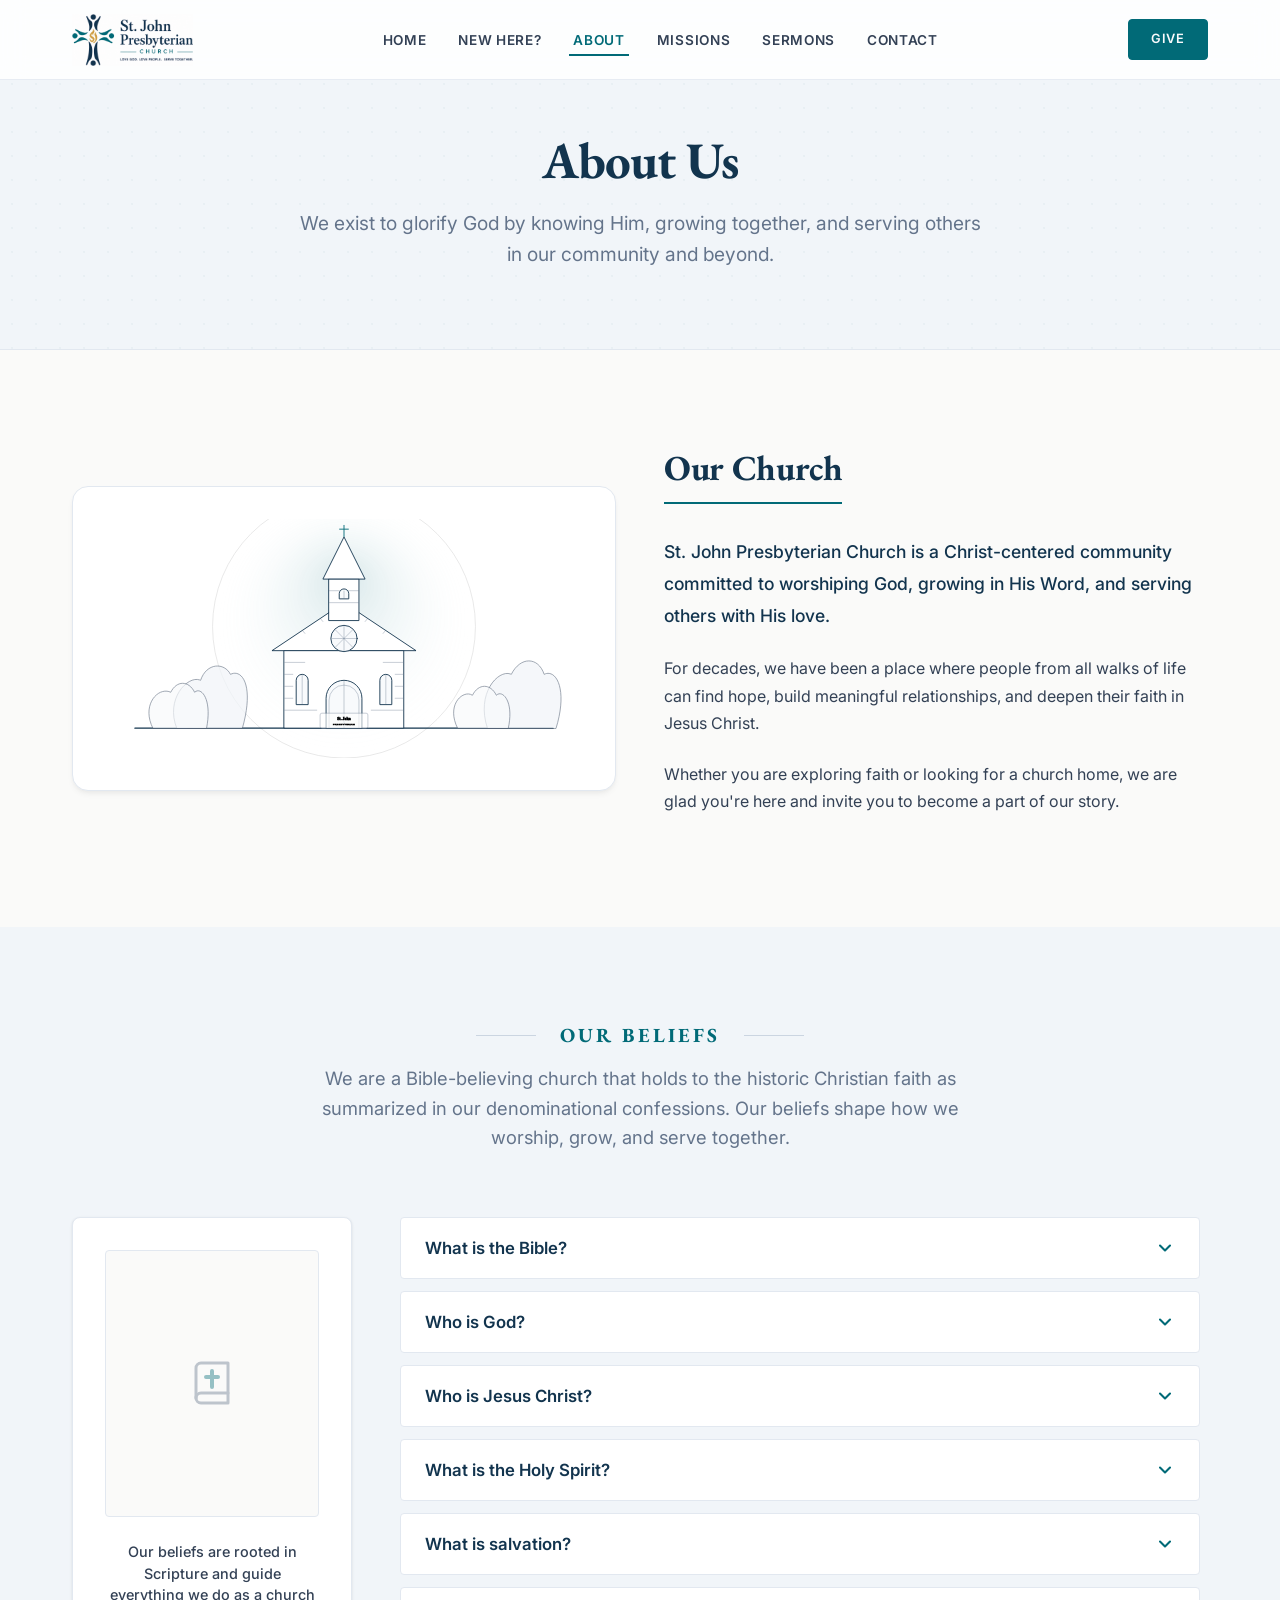
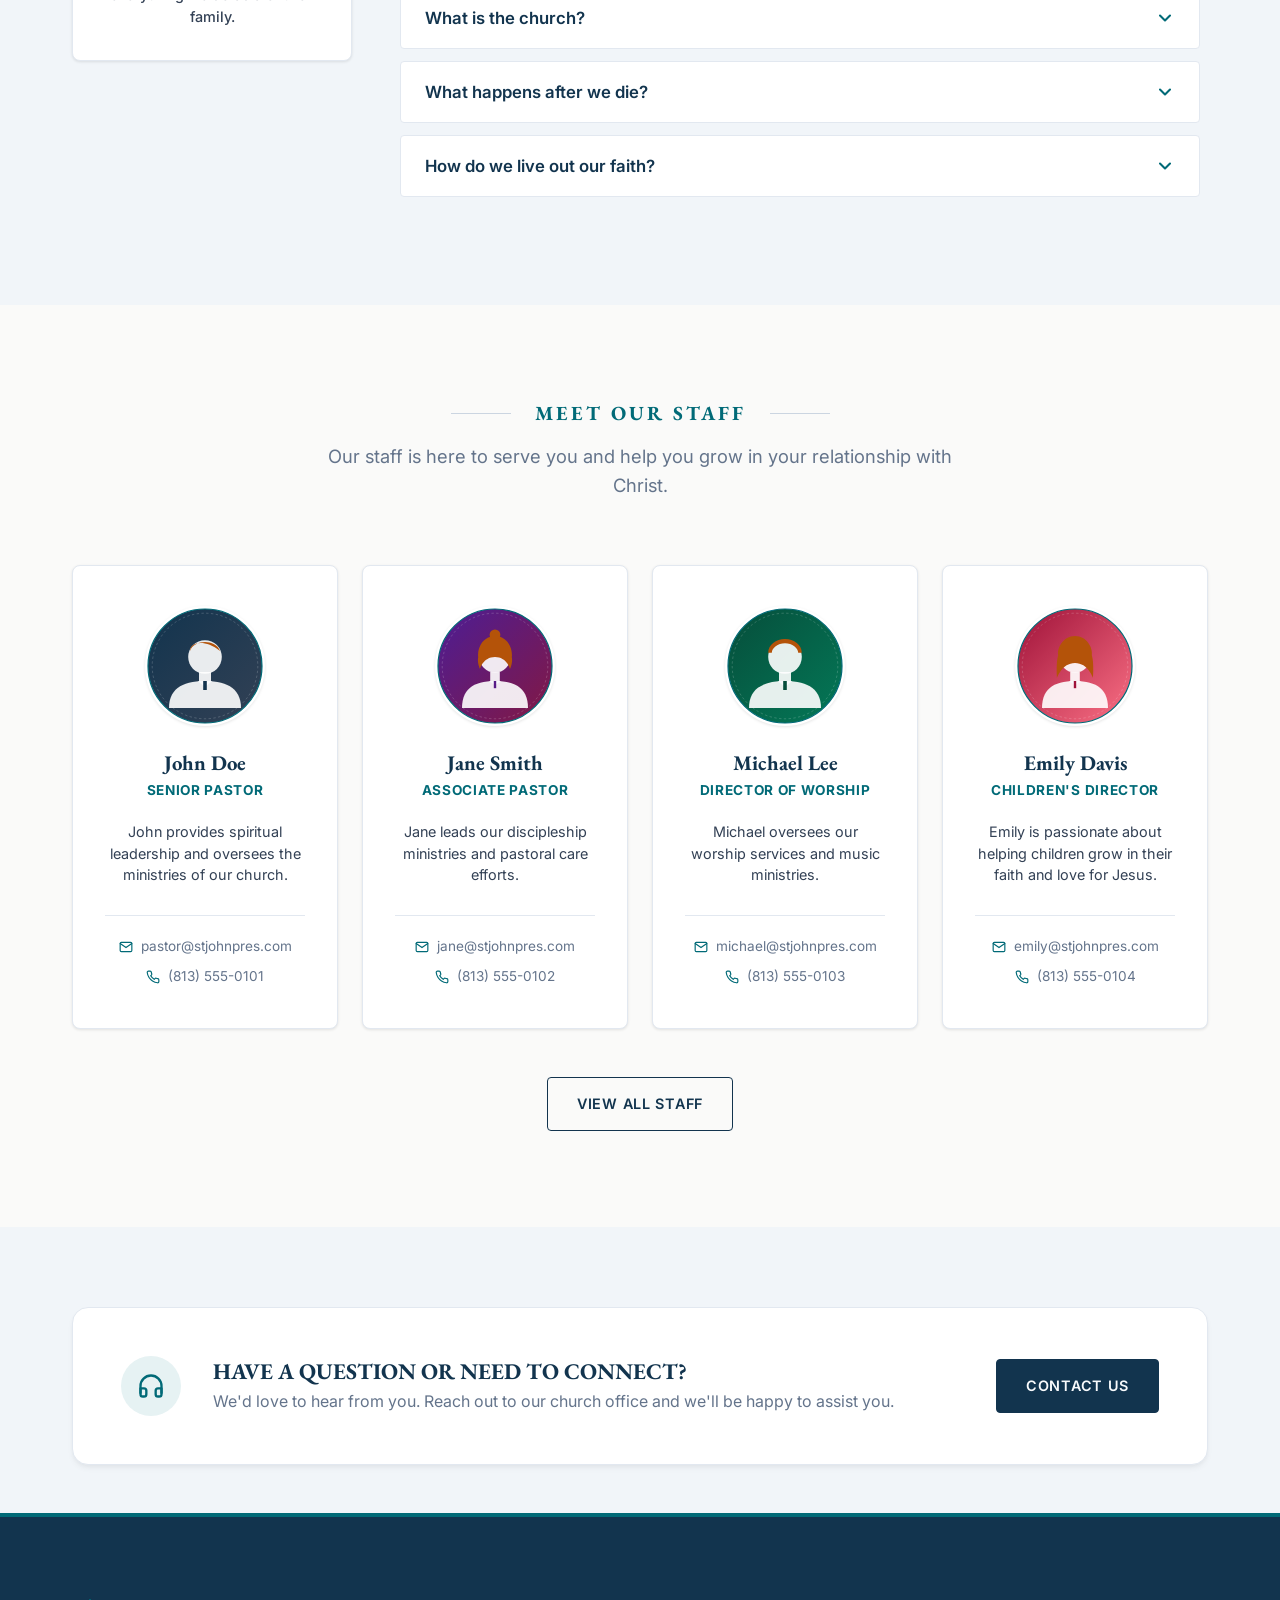
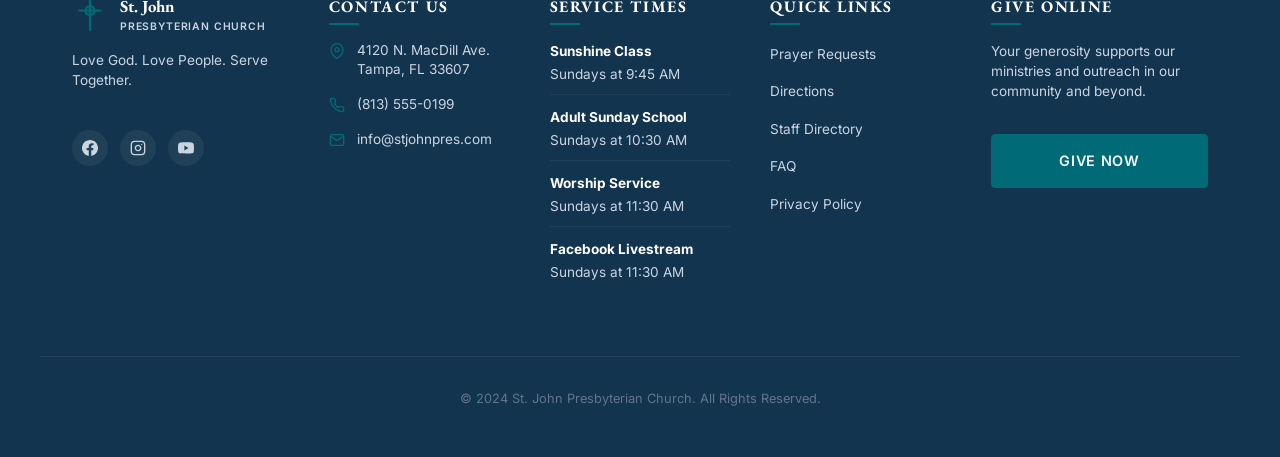
==== commit bbc855db: "Add files via upload" ====
--- a/about.html
+++ b/about.html
@@ -44,6 +44,12 @@
   
   <!-- Mobile Drawer Menu -->
   <div class="mobile-drawer" id="mobile-menu-drawer">
+<button class="drawer-close-btn" id="drawer-close-btn" aria-label="Close Navigation Menu">
+      <svg xmlns="http://www.w3.org/2000/svg" viewBox="0 0 24 24" fill="none" stroke="currentColor" stroke-width="2.5" stroke-linecap="round" stroke-linejoin="round" width="24" height="24">
+        <line x1="18" y1="6" x2="6" y2="18"></line>
+        <line x1="6" y1="6" x2="18" y2="18"></line>
+      </svg>
+    </button>
     <ul class="mobile-nav-list">
       <li><a href="index.html" class="mobile-nav-link">Home</a></li>
       <li><a href="new-here.html" class="mobile-nav-link">New Here?</a></li>
--- a/style.css
+++ b/style.css
@@ -415,6 +415,26 @@
   transition: var(--transition-normal);
 }
 
+.drawer-close-btn {
+  position: absolute;
+  top: 1.25rem;
+  right: 1.25rem;
+  background: none;
+  border: none;
+  cursor: pointer;
+  padding: 0.5rem;
+  color: var(--color-primary-dark);
+  display: flex;
+  align-items: center;
+  justify-content: center;
+  border-radius: 50%;
+  transition: background-color 0.2s;
+}
+
+.drawer-close-btn:hover {
+  background-color: rgba(0, 0, 0, 0.06);
+}
+
 .mobile-drawer.open {
   right: 0;
 }
@@ -473,8 +493,9 @@
 /* --- Hero Sections --- */
 .hero-home {
   position: relative;
-  min-height: calc(100vh - 20px);
+  min-height: 520px;
   padding-top: calc(var(--header-height) + 2rem);
+  padding-bottom: 3rem;
   background-color: #f8fafc;
   display: flex;
   align-items: center;
@@ -2008,8 +2029,8 @@
 @media (max-width: 1024px) {
   .hero-home {
     min-height: auto;
-    padding-top: calc(var(--header-height) + 4rem);
-    padding-bottom: 6rem;
+    padding-top: calc(var(--header-height) + 3rem);
+    padding-bottom: 4rem;
   }
   
   .hero-content {
@@ -2165,14 +2186,62 @@
   .container {
     padding: 0 1.25rem;
   }
-  
+
+  /* Mobile hero: side-by-side layout matching wireframe */
+  .hero-home {
+    padding-top: calc(var(--header-height) + 1.5rem);
+    padding-bottom: 2rem;
+    min-height: auto;
+    align-items: flex-start;
+  }
+
+  .hero-home .container.grid-2 {
+    display: block;
+    position: relative;
+  }
+
+  .hero-content {
+    max-width: 60%;
+    text-align: left;
+  }
+
+  .hero-title {
+    font-size: clamp(1.6rem, 7vw, 2rem);
+    margin-bottom: 0.75rem;
+  }
+
+  .hero-subtitle {
+    font-size: 0.9rem;
+    margin-bottom: 1.5rem;
+  }
+
+  .hero-illustration-wrap {
+    position: absolute;
+    top: 50%;
+    right: -1rem;
+    transform: translateY(-50%);
+    width: 48%;
+    max-width: none;
+    display: block;
+    opacity: 0.9;
+  }
+
   .hero-buttons {
     flex-direction: column;
     gap: 0.75rem;
   }
   
   .hero-buttons .btn {
-    width: 100%;
+    width: auto;
+    align-self: flex-start;
+  }
+
+  /* Show mobile subtitle text */
+  .hero-subtitle .mobile-text {
+    display: inline !important;
+  }
+  .hero-subtitle .desktop-text {
+    display: none !important;
   }
 
   /* Transform Home page "A Church That Makes A Difference" grid to List with chevrons on mobile */
